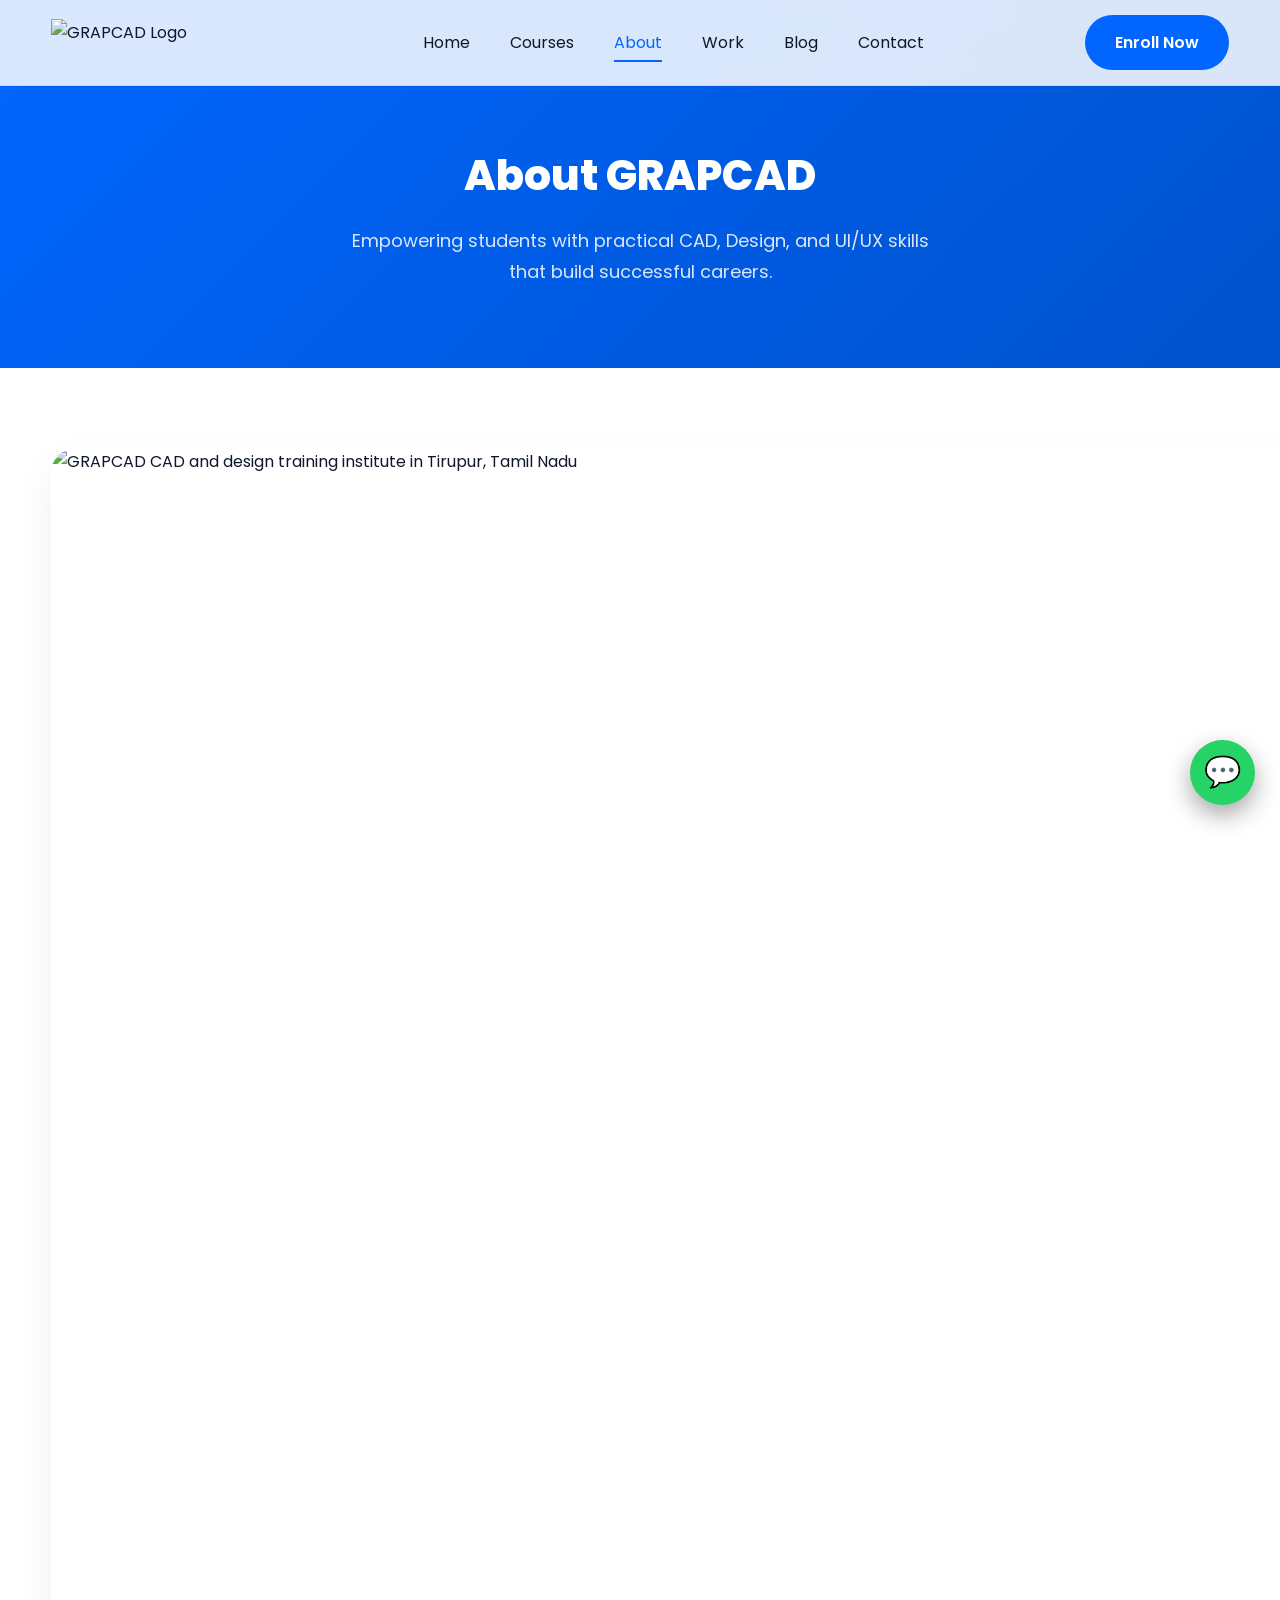
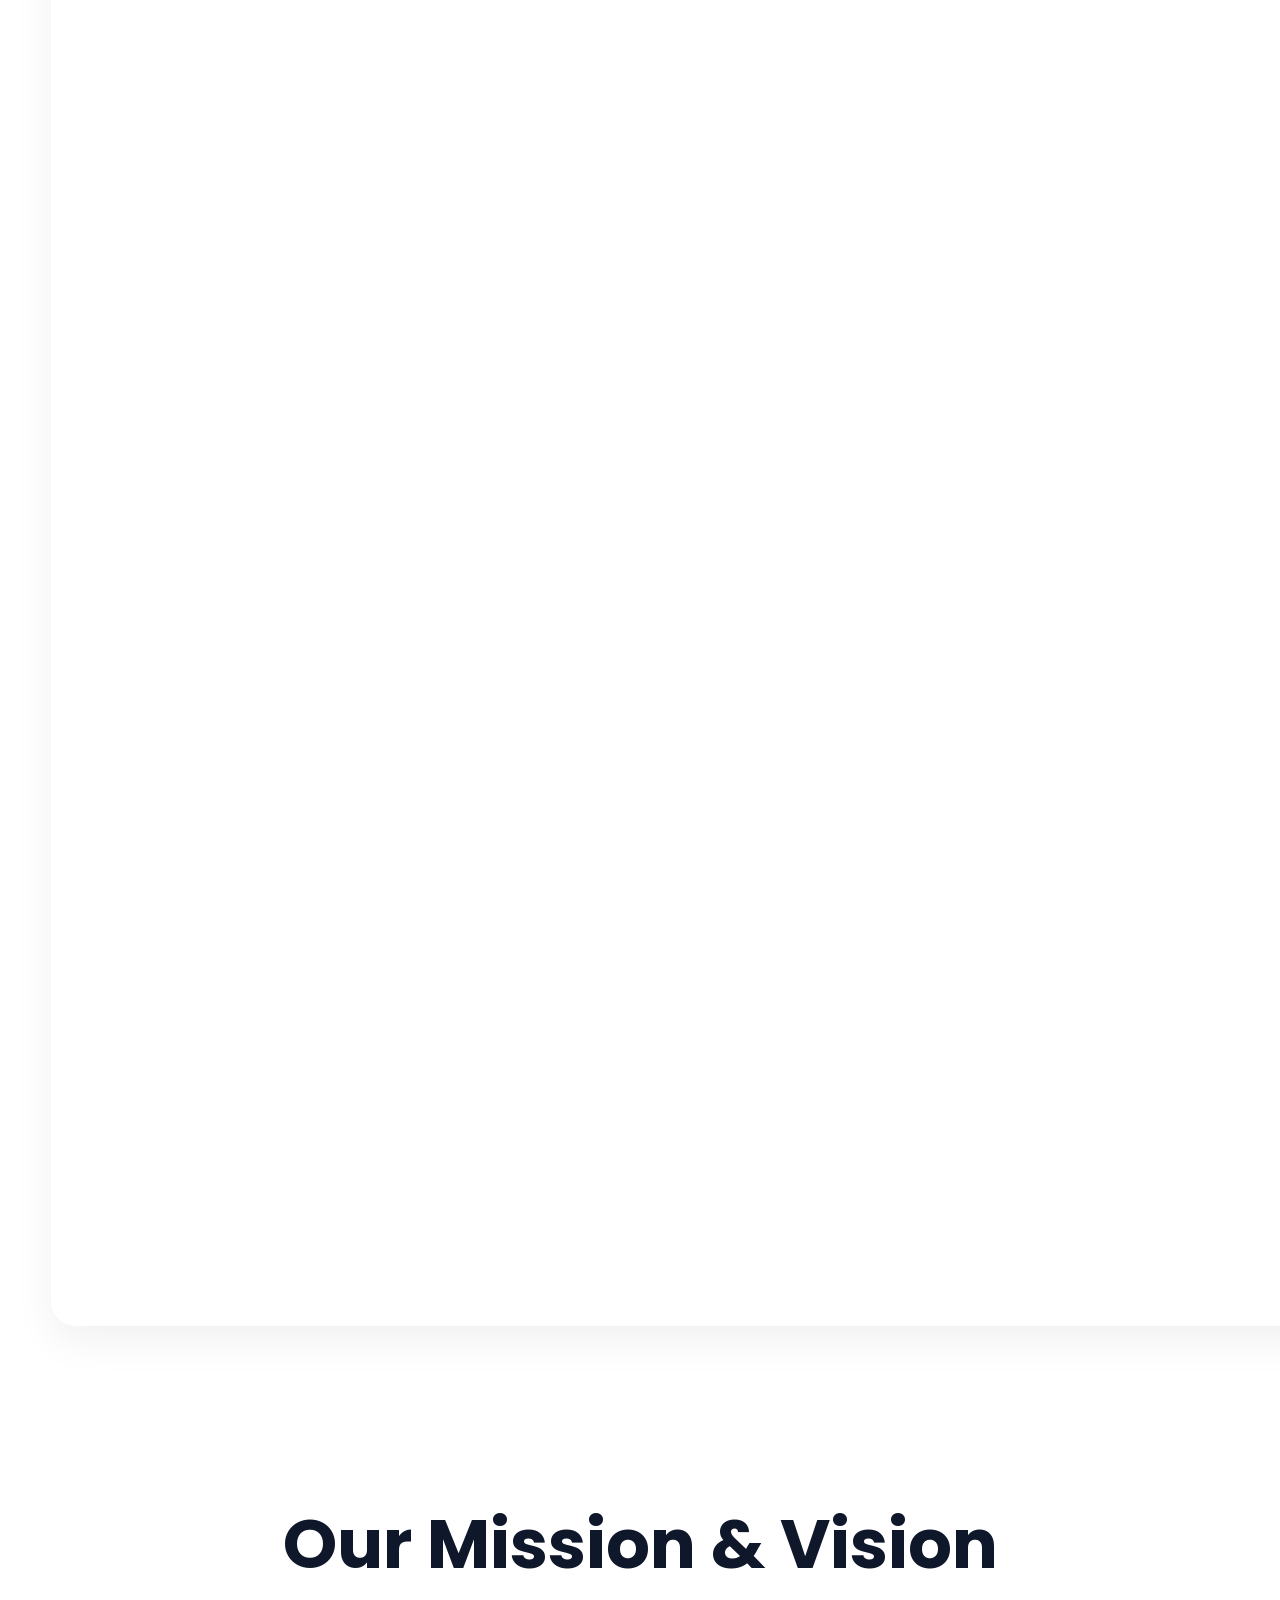
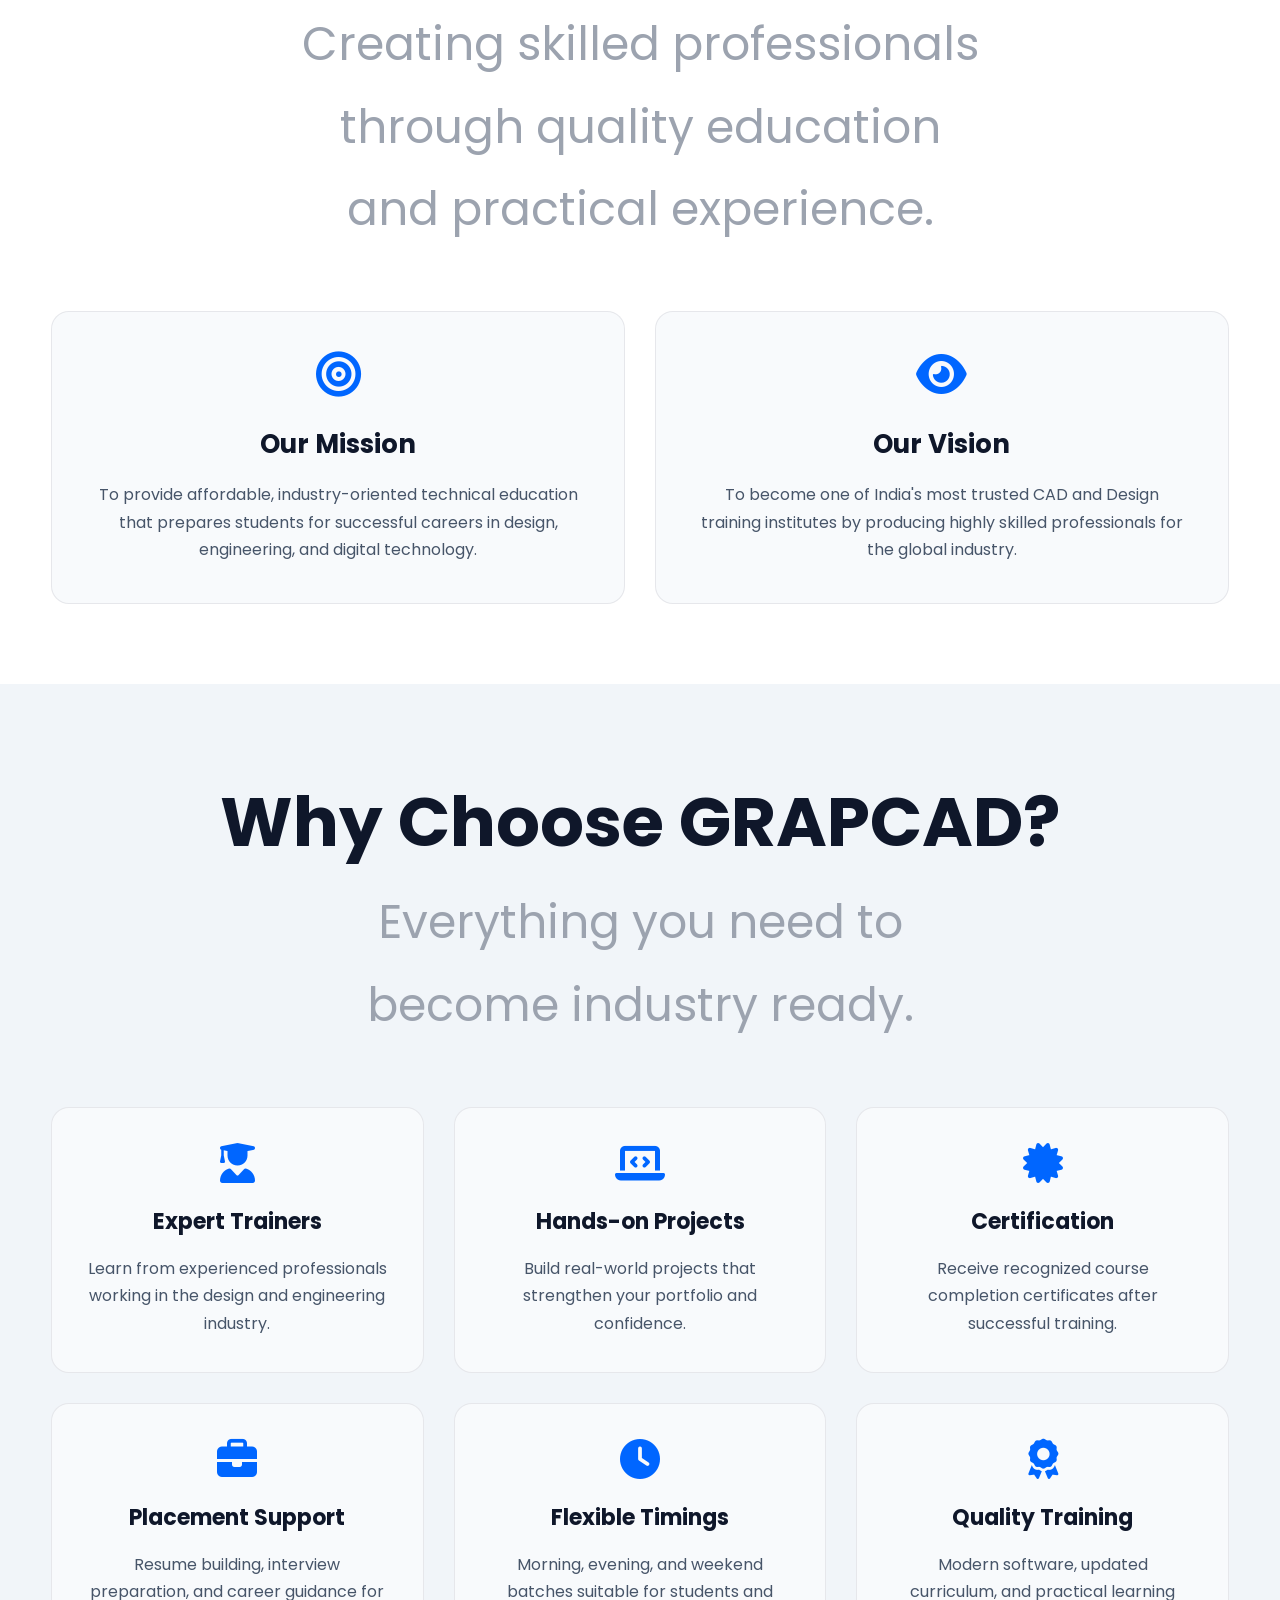
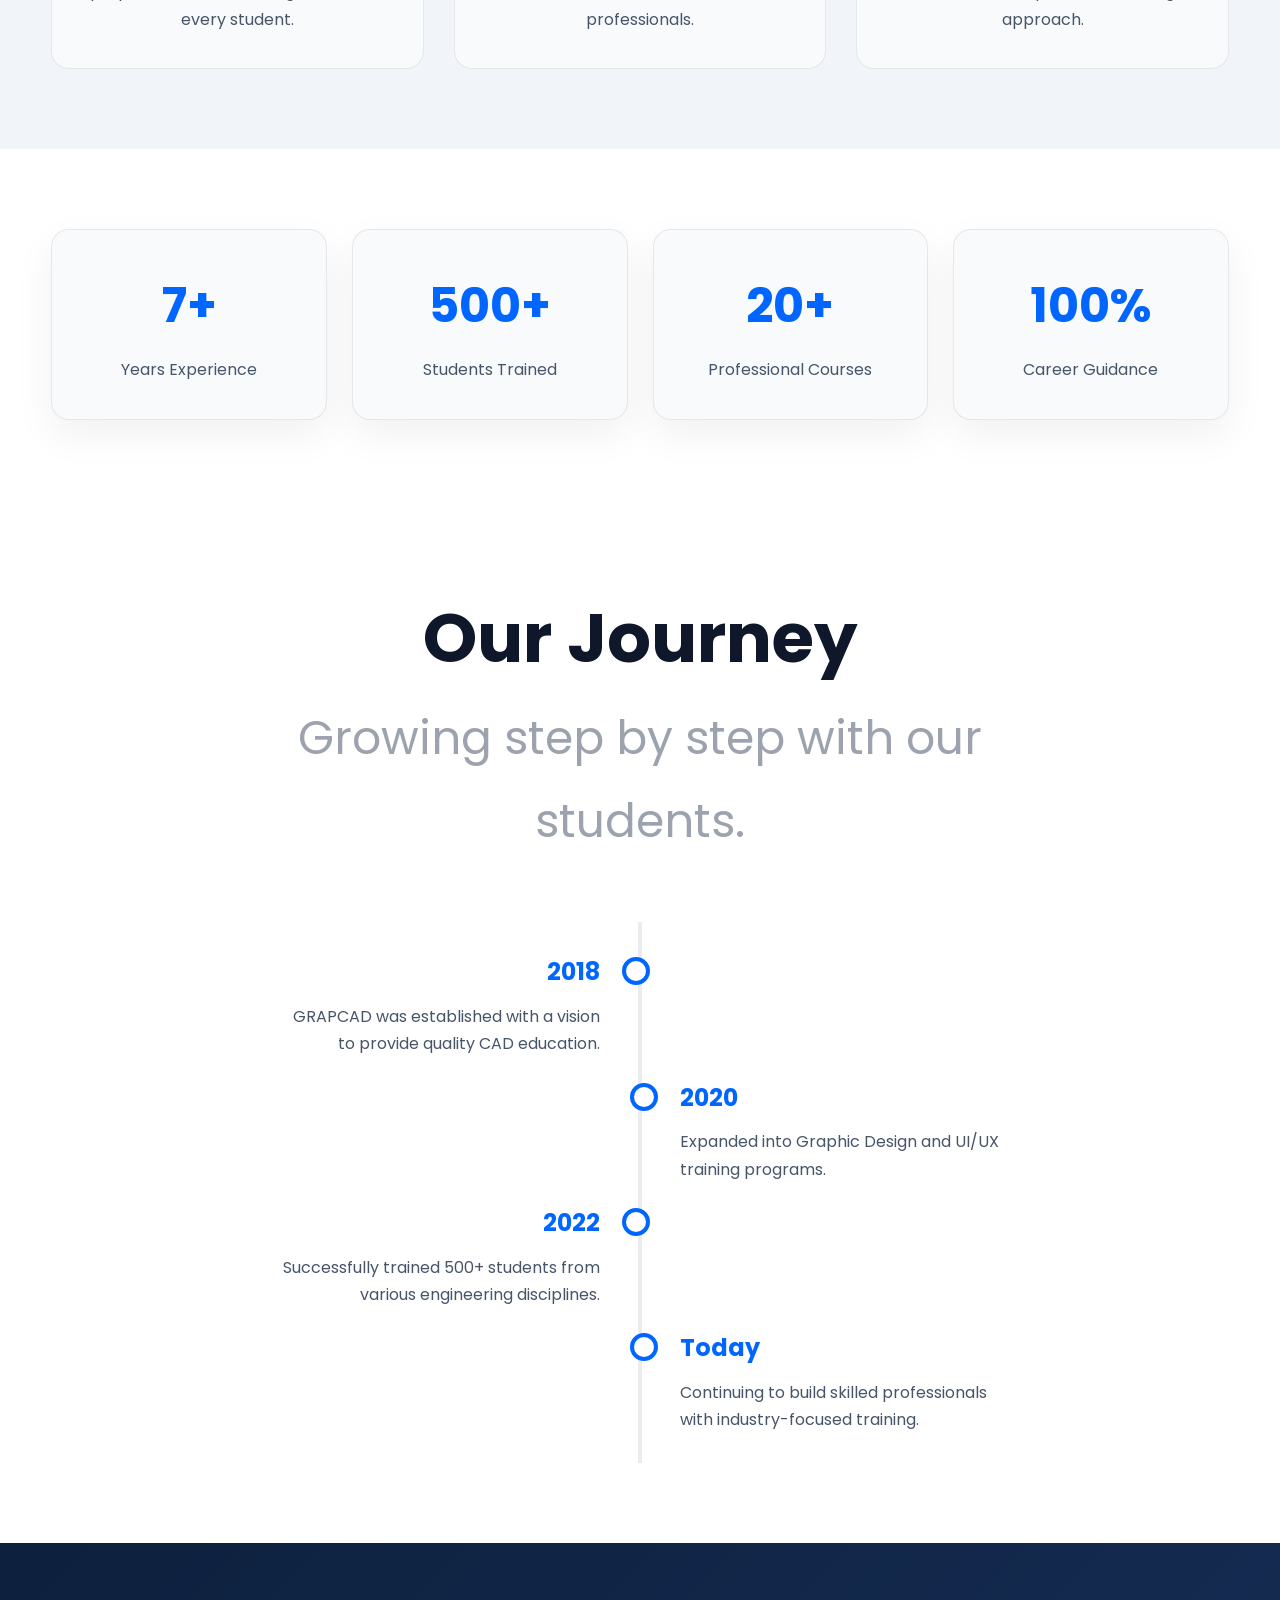
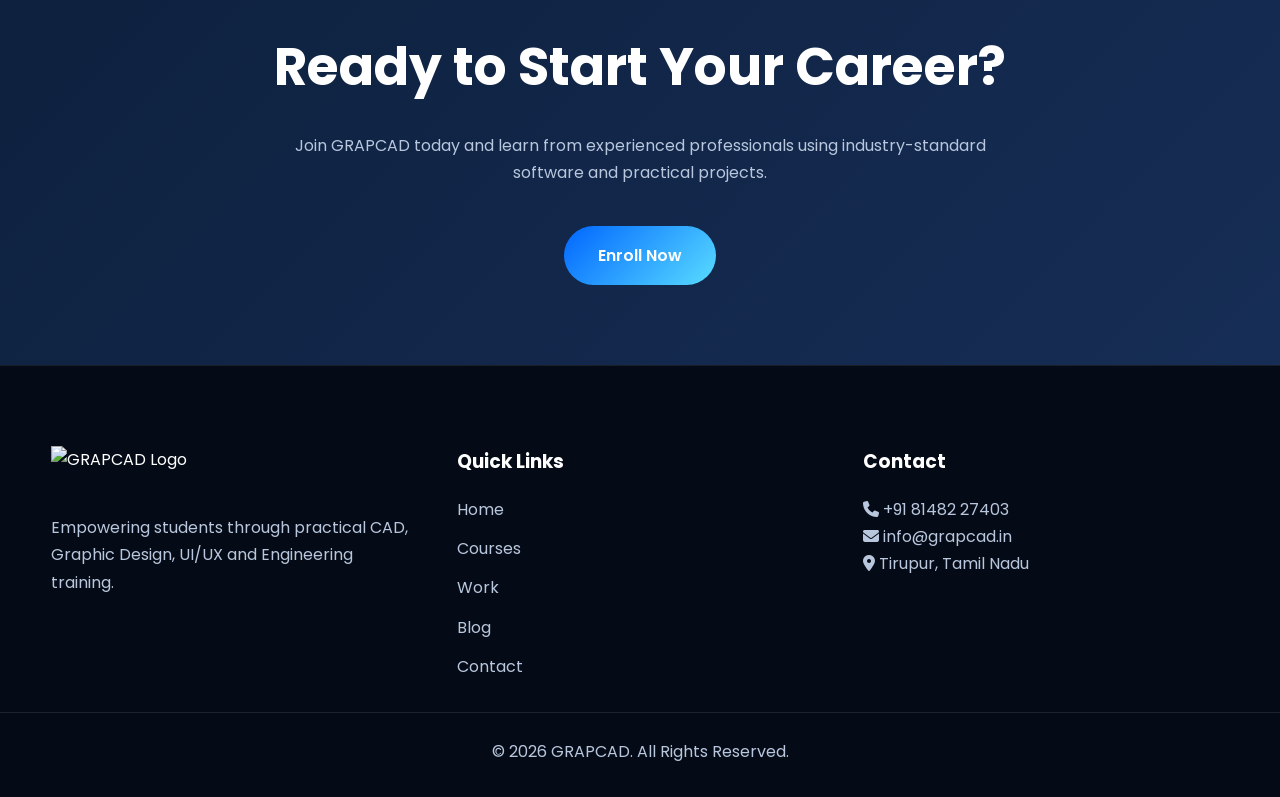
==== about.html @ 7065ba09 "fix this seo" ====
<!DOCTYPE html>
<html lang="en">

<head>

    <meta charset="UTF-8">
    <meta name="viewport" content="width=device-width, initial-scale=1.0">
    <link rel="icon" type="image/png" href="images/favicon.png">

    <title>About GRAPCAD | Leading CAD &amp; Design Training Institute in Tirupur, Tamil Nadu</title>

    <meta name="description"
        content="Discover GRAPCAD's story, mission and expert trainers. A trusted CAD, Graphic Design, UI/UX and Pattern Design training institute serving Tirupur and Tamil Nadu since 2018.">

    <meta name="robots" content="index, follow, max-image-preview:large, max-snippet:-1, max-video-preview:-1">
    <link rel="canonical" href="https://grapcad.in/about.html">

    <!-- Open Graph -->
    <meta property="og:type" content="website">
    <meta property="og:site_name" content="GRAPCAD">
    <meta property="og:locale" content="en_IN">
    <meta property="og:title" content="About GRAPCAD | Leading CAD &amp; Design Training Institute in Tirupur, Tamil Nadu">
    <meta property="og:description" content="Empowering students with practical CAD, Graphic Design, UI/UX and Pattern Design skills that build successful careers in Tirupur, Tamil Nadu.">
    <meta property="og:url" content="https://grapcad.in/about.html">
    <meta property="og:image" content="https://grapcad.in/images/about.jpg">

    <!-- Twitter Card -->
    <meta name="twitter:card" content="summary_large_image">
    <meta name="twitter:title" content="About GRAPCAD | Leading CAD &amp; Design Training Institute in Tirupur, Tamil Nadu">
    <meta name="twitter:description" content="Empowering students with practical CAD, Graphic Design, UI/UX and Pattern Design skills that build successful careers in Tirupur, Tamil Nadu.">
    <meta name="twitter:image" content="https://grapcad.in/images/about.jpg">

    <link rel="preconnect" href="https://fonts.googleapis.com">

    <link rel="preconnect" href="https://fonts.gstatic.com" crossorigin>

    <link href="https://fonts.googleapis.com/css2?family=Poppins:wght@300;400;500;600;700;800&display=swap"
        rel="stylesheet">

    <link rel="stylesheet" href="https://cdnjs.cloudflare.com/ajax/libs/font-awesome/6.5.2/css/all.min.css">

    <link rel="stylesheet" href="css/styles.css">

    <!-- Structured Data: Organization / Local Business -->
    <script type="application/ld+json">
    {
      "@context": "https://schema.org",
      "@type": ["EducationalOrganization", "LocalBusiness"],
      "@id": "https://grapcad.in/#organization",
      "name": "GRAPCAD",
      "alternateName": "GRAPCAD Institute",
      "description": "GRAPCAD is a professional training institute in Tirupur, Tamil Nadu offering industry-ready courses in Graphic Design, Civil CAD, Mechanical CAD, Pattern CAD, UI/UX Design, Web Design, Motion Graphics and Interior Design.",
      "url": "https://grapcad.in/",
      "logo": {
        "@type": "ImageObject",
        "url": "https://grapcad.in/images/logo.png",
        "width": 1024,
        "height": 231
      },
      "image": "https://grapcad.in/images/about.jpg",
      "telephone": "+91-81482-27403",
      "email": "info@grapcad.in",
      "priceRange": "₹₹",
      "address": {
        "@type": "PostalAddress",
        "streetAddress": "Opp. Nilagiri Bakery, Pushpa Theater",
        "addressLocality": "Tirupur",
        "addressRegion": "Tamil Nadu",
        "postalCode": "641607",
        "addressCountry": "IN"
      },
      "geo": { "@type": "GeoCoordinates", "latitude": 11.1105064, "longitude": 77.3386882 },
      "hasMap": "https://www.google.com/maps?cid=17313990450096148705",
      "areaServed": [
        { "@type": "State", "name": "Tamil Nadu" },
        { "@type": "City", "name": "Tirupur" },
        { "@type": "City", "name": "Coimbatore" },
        { "@type": "City", "name": "Erode" }
      ],
      "foundingDate": "2018",
      "openingHoursSpecification": [
        { "@type": "OpeningHoursSpecification", "dayOfWeek": ["Monday","Tuesday","Wednesday","Thursday","Friday","Saturday"], "opens": "10:00", "closes": "20:00" },
        { "@type": "OpeningHoursSpecification", "dayOfWeek": ["Sunday"], "opens": "10:00", "closes": "13:00" }
      ],
      "sameAs": [
        "https://www.instagram.com/grap__cadd/?hl=en",
        "https://www.youtube.com/@grapcadd"
      ]
    }
    </script>

    <!-- Structured Data: Breadcrumbs -->
    <script type="application/ld+json">
    {
      "@context": "https://schema.org",
      "@type": "BreadcrumbList",
      "itemListElement": [
        { "@type": "ListItem", "position": 1, "name": "Home", "item": "https://grapcad.in/" },
        { "@type": "ListItem", "position": 2, "name": "About", "item": "https://grapcad.in/about.html" }
      ]
    }
    </script>

</head>

<body>

    <header class="header">

        <div class="container nav-container">

            <a href="index.html" class="logo">
                <img src="images/logo.png" alt="GRAPCAD Logo" width="150" height="34">
            </a>

            <nav>

                <ul class="nav-links">

                    <li><a href="index.html">Home</a></li>

                    <li><a href="courses.html">Courses</a></li>

                    <li><a href="about.html" class="active">About</a></li>

                    <li><a href="work.html">Work</a></li>

                    <li><a href="blog.html">Blog</a></li>

                    <li><a href="contact.html">Contact</a></li>

                </ul>

            </nav>

            <a href="contact.html" class="nav-btn">
                Enroll Now
            </a>

        </div>

    </header>

    <!-- ABOUT HERO -->

    <section class="page-hero">

        <div class="container">

            <h1>About GRAPCAD</h1>

            <p>

                Empowering students with practical CAD, Design, and UI/UX
                skills that build successful careers.

            </p>

        </div>

    </section>

    <!-- OUR STORY -->

    <section class="about">

        <div class="container about-container">

            <div class="about-image">

                <img src="images/about.jpg" alt="GRAPCAD CAD and design training institute in Tirupur, Tamil Nadu" loading="lazy" width="4000" height="2478">

            </div>

            <div class="about-content">

                <h2>Who We Are</h2>

                <p>

                    GRAPCAD is a leading design and engineering training institute
                    dedicated to helping students become industry-ready professionals.

                </p>

                <p>

                    We focus on practical learning, real-world projects,
                    modern software tools, and career guidance to ensure every
                    student gains confidence before entering the workforce.

                </p>

                <p>

                    Whether you're a beginner or a working professional,
                    our courses are designed to take your skills to the next level.

                </p>

            </div>

        </div>

    </section>
    <!-- =========================
     MISSION & VISION
========================= -->

    <section class="mission-section">

        <div class="container">

            <div class="section-title">
                <h2>Our Mission & Vision</h2>
                <p class="section-subtitle">Creating skilled professionals through quality education and practical
                    experience.</p>
            </div>

            <div class="mission-grid">

                <div class="mission-card">
                    <i class="fas fa-bullseye"></i>

                    <h3>Our Mission</h3>

                    <p>
                        To provide affordable, industry-oriented technical education that prepares
                        students for successful careers in design, engineering, and digital technology.
                    </p>

                </div>

                <div class="mission-card">
                    <i class="fas fa-eye"></i>

                    <h3>Our Vision</h3>

                    <p>
                        To become one of India's most trusted CAD and Design training institutes by
                        producing highly skilled professionals for the global industry.
                    </p>

                </div>

            </div>

        </div>

    </section>

    <!-- =========================
      WHY CHOOSE US
========================= -->

    <section class="why-us">

        <div class="container">

            <div class="section-title">

                <h2>Why Choose GRAPCAD?</h2>

                <p class="section-subtitle">Everything you need to become industry ready.</p>

            </div>

            <div class="features-grid">

                <div class="feature-box">

                    <i class="fas fa-user-graduate"></i>

                    <h3>Expert Trainers</h3>

                    <p>
                        Learn from experienced professionals working in the design and engineering industry.
                    </p>

                </div>

                <div class="feature-box">

                    <i class="fas fa-laptop-code"></i>

                    <h3>Hands-on Projects</h3>

                    <p>
                        Build real-world projects that strengthen your portfolio and confidence.
                    </p>

                </div>

                <div class="feature-box">

                    <i class="fas fa-certificate"></i>

                    <h3>Certification</h3>

                    <p>
                        Receive recognized course completion certificates after successful training.
                    </p>

                </div>

                <div class="feature-box">

                    <i class="fas fa-briefcase"></i>

                    <h3>Placement Support</h3>

                    <p>
                        Resume building, interview preparation, and career guidance for every student.
                    </p>

                </div>

                <div class="feature-box">

                    <i class="fas fa-clock"></i>

                    <h3>Flexible Timings</h3>

                    <p>
                        Morning, evening, and weekend batches suitable for students and professionals.
                    </p>

                </div>

                <div class="feature-box">

                    <i class="fas fa-award"></i>

                    <h3>Quality Training</h3>

                    <p>
                        Modern software, updated curriculum, and practical learning approach.
                    </p>

                </div>

            </div>

        </div>

    </section>

    <!-- =========================
      ACHIEVEMENTS
========================= -->

    <section class="about-stats">

        <div class="container about-stats-grid">

            <div class="about-stat-card">

                <h2>7+</h2>

                <p>Years Experience</p>

            </div>

            <div class="about-stat-card">

                <h2>500+</h2>

                <p>Students Trained</p>

            </div>

            <div class="about-stat-card">

                <h2>20+</h2>

                <p>Professional Courses</p>

            </div>

            <div class="about-stat-card">

                <h2>100%</h2>

                <p>Career Guidance</p>

            </div>

        </div>

    </section>

    <!-- =========================
      OUR JOURNEY
========================= -->

    <section class="timeline">

        <div class="container">

            <div class="section-title">

                <h2>Our Journey</h2>

                <p class="section-subtitle">Growing step by step with our students.</p>

            </div>

            <div class="timeline-container">

                <div class="timeline-item">
                    <h3>2018</h3>
                    <p>GRAPCAD was established with a vision to provide quality CAD education.</p>
                </div>

                <div class="timeline-item">
                    <h3>2020</h3>
                    <p>Expanded into Graphic Design and UI/UX training programs.</p>
                </div>

                <div class="timeline-item">
                    <h3>2022</h3>
                    <p>Successfully trained 500+ students from various engineering disciplines.</p>
                </div>

                <div class="timeline-item">
                    <h3>Today</h3>
                    <p>Continuing to build skilled professionals with industry-focused training.</p>
                </div>

            </div>

        </div>

    </section>

    <!-- =========================
      CALL TO ACTION
========================= -->

    <section class="cta">

        <div class="cta-content">

            <h2>Ready to Start Your Career?</h2>

            <p>
                Join GRAPCAD today and learn from experienced professionals
                using industry-standard software and practical projects.
            </p>

            <a href="contact.html" class="primary-btn">
                Enroll Now
            </a>

        </div>

    </section>

    <!-- =========================
      FOOTER
========================= -->

    <footer id="contact" class="footer">

        <div class="container footer-grid">

            <div class="footer-box">

                <a href="index.html" class="logo" style="margin-bottom: 20px;">
                    <img src="images/logo.png" alt="GRAPCAD Logo" width="150" height="34">
                </a>

                <p>
                    Empowering students through practical CAD, Graphic Design,
                    UI/UX and Engineering training.
                </p>

            </div>

            <div class="footer-box">

                <h3>Quick Links</h3>

                <ul>

                    <li><a href="index.html">Home</a></li>

                    <li><a href="courses.html">Courses</a></li>

                    <li><a href="work.html">Work</a></li>

                    <li><a href="blog.html">Blog</a></li>

                    <li><a href="contact.html">Contact</a></li>

                </ul>

            </div>

            <div class="footer-box">

                <h3>Contact</h3>

                <p><i class="fas fa-phone"></i> +91 81482 27403</p>

                <p><i class="fas fa-envelope"></i> info@grapcad.in</p>

                <p><i class="fas fa-location-dot"></i> Tirupur, Tamil Nadu</p>

            </div>

        </div>

        <div class="copyright">

            <p>© 2026 GRAPCAD. All Rights Reserved.</p>

        </div>

    </footer>

    <!-- Floating WhatsApp -->
<a href="https://wa.me/918148227403" class="whatsapp" target="_blank">
  💬
</a>

<!-- Back To Top with Circular Progress -->
<div id="topBtn" class="progress-wrap">
        <svg class="progress-circle" width="100%" height="100%" viewBox="-1 -1 102 102">
            <path class="bg-circle" d="M50,1 a49,49 0 0,1 0,98 a49,49 0 0,1 0,-98" />
            <path class="progress-path" d="M50,1 a49,49 0 0,1 0,98 a49,49 0 0,1 0,-98" />
        </svg>
    </div>

    <script src="js/script.js"></script>

</body>

</html>
---- css/styles.css ----
/*=========================================
        GRAPCAD 2.0
        STYLE SHEET
=========================================*/

* {
  margin: 0;
  padding: 0;
  box-sizing: border-box;
}

:root {

  --primary: #0066ff;
  --primary-dark: #0052cc;

  --secondary: #FFFFFF;

  --card: #F8FAFC;

  --card-light: #F1F5F9;

  --text: #0F172A;

  --paragraph: #475569;

  --border: rgba(15, 23, 42, .08);

  --shadow: 0 15px 40px rgba(15, 23, 42, .06);

  --radius: 18px;

  --transition: .35s ease;

}

html {

  scroll-behavior: smooth;

  scrollbar-color: var(--primary) var(--card-light);

  scrollbar-width: thin;

}

/* Custom Scrollbar for Webkit Browsers */
::-webkit-scrollbar {
  width: 10px;
}

::-webkit-scrollbar-track {
  background: var(--card-light);
}

::-webkit-scrollbar-thumb {
  background: var(--primary);
  border-radius: 5px;
}

::-webkit-scrollbar-thumb:hover {
  background: var(--primary-dark);
}

body {

  font-family: 'Poppins', sans-serif;

  background: var(--secondary);

  color: var(--text);

  overflow-x: hidden;

  line-height: 1.7;

}

img {

  width: 100%;

  display: block;

}

a {

  text-decoration: none;

  color: inherit;

}

ul {

  list-style: none;

}

.container {

  width: min(1200px, 92%);

  margin: auto;

}

section {

  padding: 80px 0;

}

.section-heading {

  text-align: center;

  margin-bottom: 60px;

}

.section-heading span {

  color: var(--primary);

  letter-spacing: 3px;

  font-size: 14px;

  font-weight: 600;

}

.section-heading h2 {

  font-size: 48px;

  margin: 15px 0;

  font-weight: 700;

}

.section-heading p {

  max-width: 700px;

  margin: auto;

  color: var(--paragraph);

}

/*==============================
      BUTTONS
==============================*/

.primary-btn {

  display: inline-block;

  padding: 16px 34px;

  background: linear-gradient(135deg, var(--primary), #59dcff);

  color: #ffffff;

  border-radius: 40px;

  font-weight: 600;

  transition: var(--transition);

}

.primary-btn:hover {

  transform: translateY(-6px);

  box-shadow: 0 15px 35px rgba(41, 201, 255, .35);

}

.secondary-btn {

  display: inline-block;

  padding: 16px 34px;

  border: 2px solid var(--primary);

  border-radius: 40px;

  color: white;

  transition: var(--transition);

}

.secondary-btn:hover {

  background: var(--primary);

  color: #08111F;

}

/*==============================
    HEADER
==============================*/

.header {

  position: fixed;

  width: 100%;

  top: 0;

  left: 0;

  z-index: 1000;

  backdrop-filter: blur(14px);

  background: rgba(255, 255, 255, .85);

  border-bottom: 1px solid rgba(15, 23, 42, .08);

}

.nav-container {

  display: flex;

  align-items: center;

  justify-content: space-between;

  height: 85px;

}

.logo {
  display: inline-flex;
  align-items: center;
}

.logo img {
  height: 48px;
  width: auto;
  display: block;
  transition: transform .3s ease;
}

.logo:hover img {
  transform: scale(1.05);
}

.nav-links {

  display: flex;

  gap: 40px;

}

.nav-links a {

  position: relative;

  transition: var(--transition);

}

.nav-links a:hover {

  color: var(--primary);

}

.nav-links a::after {

  content: "";

  position: absolute;

  width: 0;

  height: 2px;

  left: 0;

  bottom: -8px;

  background: var(--primary);

  transition: var(--transition);

}

.nav-links a:hover::after {

  width: 100%;

}

.nav-btn {

  background: var(--primary);

  color: #ffffff;

  padding: 14px 30px;

  border-radius: 30px;

  font-weight: 600;

  transition: var(--transition);

}

.nav-btn:hover {

  transform: translateY(-4px);

}

/*==============================
      HERO
==============================*/

.hero {

  min-height: 100vh;

  display: flex;

  align-items: center;

  position: relative;

  background:
    linear-gradient(rgba(8, 17, 31, .72),
      rgba(8, 17, 31, .88)),
    url("../images/hero.jpg");

  background-size: cover;

  background-position: center;

  color: #FFFFFF;

}

/*==============================
      PAGE HERO
==============================*/

.page-hero {
  background: linear-gradient(135deg, var(--primary), var(--primary-dark));
  padding: 140px 0 80px;
  text-align: center;
  color: #FFFFFF;
}

.page-hero h1 {
  font-size: 42px;
  font-weight: 800;
  margin-bottom: 15px;
  color: #FFFFFF;
}

.page-hero p {
  font-size: 18px;
  color: rgba(255, 255, 255, 0.85);
  max-width: 600px;
  margin: 0 auto;
}

.hero-container {

  display: flex;

  align-items: center;

}

.hero-content {

  max-width: 700px;

}

.hero-subtitle {

  color: var(--primary);

  letter-spacing: 3px;

  margin-bottom: 18px;

  font-weight: 600;

}

.hero h1 {

  font-size: 78px;

  line-height: 1.1;

  margin-bottom: 25px;

  font-weight: 800;

}

.hero h1 span {

  color: var(--primary);

}

.hero-description {

  color: #B8C7DD;

  font-size: 20px;

  max-width: 650px;

}

.hero-buttons {

  margin-top: 40px;

  display: flex;

  gap: 20px;

  flex-wrap: wrap;

}

.hero-rating {

  margin-top: 45px;

  font-size: 18px;

  color: #FFD34D;

}

.hero-rating span {

  color: white;

  margin-left: 15px;

}

/*=========================================
        STATISTICS
=========================================*/

.stats {

  margin-top: -70px;

  position: relative;

  z-index: 5;

}

.stats-grid {

  display: grid;

  grid-template-columns: repeat(4, 1fr);

  gap: 25px;

}

.stat-card {

  background: var(--card);

  border: 1px solid var(--border);

  border-radius: var(--radius);

  padding: 35px;

  text-align: center;

  transition: var(--transition);

  box-shadow: var(--shadow);

}

.stat-card:hover {

  transform: translateY(-10px);

  border-color: var(--primary);

}

.stat-card h2 {

  color: var(--primary);

  font-size: 48px;

  margin-bottom: 10px;

}

.stat-card h4 {

  font-size: 22px;

  margin-bottom: 8px;

}

.stat-card p {

  color: var(--paragraph);

}


/*=========================================
      COURSES
=========================================*/

.courses {

  background: var(--card-light);

}

.course-grid {

  display: grid;

  grid-template-columns: repeat(auto-fit, minmax(320px, 1fr));

  gap: 35px;

}

.course-card {

  background: linear-gradient(180deg,
      var(--card),
      var(--card-light));

  border-radius: 20px;

  padding: 35px;

  border: 1px solid var(--border);

  transition: var(--transition);

  overflow: hidden;

  position: relative;

  display: flex;

  flex-direction: column;

  height: 100%;

}

.course-card::before {

  content: "";

  position: absolute;

  top: 0;

  left: 0;

  width: 100%;

  height: 5px;

  background: linear-gradient(90deg,
      var(--primary),
      #2343fad3);

  transform: scaleX(0);

  transition: var(--transition);

}

.course-card:hover::before {

  transform: scaleX(1);

}

.course-card:hover {

  transform: translateY(-12px);

  border-color: var(--primary);

  box-shadow: 0 25px 45px rgba(0, 0, 0, .45);

}

.course-icon {

  width: 80px;

  height: 80px;

  border-radius: 50%;

  display: flex;

  justify-content: center;

  align-items: center;

  background: rgba(41, 201, 255, .12);

  color: var(--primary);

  font-size: 38px;

  margin-bottom: 25px;

}

.course-card h3 {

  font-size: 28px;

  margin-bottom: 18px;

}

.course-card p {

  color: var(--paragraph);

  margin-bottom: 30px;

  flex-grow: 1;

}

.course-details {

  margin-bottom: 25px;

  display: flex;

  flex-direction: column;

  gap: 8px;

}

.course-details li {

  color: var(--paragraph);

  font-size: 15px;

}

.course-details li strong {

  color: rgb(0, 0, 0);

}

.course-card .primary-btn {

  align-self: flex-start;

}

.course-footer {

  display: flex;

  justify-content: space-between;

  align-items: center;

}

.course-footer span {

  color: var(--primary);

  font-weight: 600;

}

.course-footer a {

  color: rgb(0, 0, 0);

  transition: var(--transition);

}

.course-footer a:hover {

  color: var(--primary);

}


/*=========================================
      ABOUT
=========================================*/

.about {

  background: var(--secondary);

}

.about-container {

  display: grid;

  grid-template-columns: 1fr 1fr;

  gap: 70px;

  align-items: center;

}

.about-image img {

  border-radius: 25px;

  box-shadow: var(--shadow);

}

.section-tag {

  color: var(--primary);

  letter-spacing: 2px;

  font-weight: 600;

}

.about-content h2 {

  font-size: 48px;

  margin: 18px 0 25px;

}

.about-content p {

  color: var(--paragraph);

  margin-bottom: 35px;

}

.about-features {

  display: grid;

  grid-template-columns: repeat(2, 1fr);

  gap: 18px;

  margin-bottom: 40px;

}

.feature {

  background: var(--card);

  padding: 16px;

  border-radius: 12px;

  border: 1px solid var(--border);

  transition: var(--transition);

}

.feature:hover {

  border-color: var(--primary);

  transform: translateX(8px);

}


/*=========================================
      WHY CHOOSE US
=========================================*/

.why {

  background: var(--card-light);

}

.why-grid {

  display: grid;

  grid-template-columns: repeat(auto-fit, minmax(300px, 1fr));

  gap: 30px;

}

.why-card {

  background: var(--card);

  border-radius: 20px;

  padding: 35px;

  border: 1px solid var(--border);

  transition: var(--transition);

}

.why-card:hover {

  transform: translateY(-10px);

  border-color: var(--primary);

}

.why-card h3 {

  margin-bottom: 18px;

  font-size: 24px;

}

.why-card p {

  color: var(--paragraph);

}

/*=========================================
            STUDENT GALLERY
=========================================*/

.gallery {

  background: var(--secondary);

}

.gallery-grid {

  display: grid;

  grid-template-columns: repeat(auto-fit, minmax(300px, 1fr));

  gap: 25px;

}

.gallery-grid img {

  height: 260px;

  object-fit: cover;

  border-radius: 20px;

  transition: var(--transition);

  cursor: pointer;

  border: 1px solid var(--border);

}

.gallery-grid img:hover {

  transform: scale(1.05);

  box-shadow: var(--shadow);

}

.center-btn {

  text-align: center;

  margin-top: 50px;

}


/*=========================================
          TESTIMONIALS
=========================================*/

.testimonials {

  background: var(--card-light);

}

.testimonial-grid {

  display: grid;

  grid-template-columns: repeat(auto-fit, minmax(320px, 1fr));

  gap: 30px;

}

.testimonial-card {

  background: var(--card);

  padding: 35px;

  border-radius: 20px;

  border: 1px solid var(--border);

  transition: var(--transition);

}

.testimonial-card:hover {

  transform: translateY(-10px);

  border-color: var(--primary);

}

.testimonial-card p {

  color: var(--paragraph);

  margin-bottom: 25px;

  font-style: italic;

}

.testimonial-card h4 {

  color: #FFD54F;

  margin-bottom: 10px;

}

.testimonial-card h3 {

  font-size: 20px;

}

/* ---- Google Reviews ---- */

.google-reviews-summary {

  display: flex;

  align-items: center;

  justify-content: center;

  gap: 10px;

  flex-wrap: wrap;

  margin-top: 12px;

}

.g-rating-score {

  font-weight: 700;

  font-size: 1.4rem;

  color: var(--text);

}

.g-rating-stars {

  color: #FBBC04;

  letter-spacing: 2px;

}

.g-rating-count {

  color: var(--paragraph);

  font-size: .95rem;

}

.google-review-head {

  display: flex;

  align-items: center;

  gap: 12px;

  margin-bottom: 12px;

}

.google-review-head img {

  border-radius: 50%;

}

.google-review-time {

  display: block;

  font-size: .85rem;

  color: var(--paragraph);

}


/*=========================================
              FAQ
=========================================*/

.faq {

  background: var(--secondary);

}

.faq-container {

  max-width: 900px;

  margin: auto;

}

.faq-item {

  background: var(--card);

  margin-bottom: 20px;

  border-radius: 15px;

  overflow: hidden;

  border: 1px solid var(--border);

}

.faq-question {

  width: 100%;

  background: none;

  color: rgb(0, 0, 0);

  border: none;

  cursor: pointer;

  padding: 22px 30px;

  font-size: 18px;

  font-weight: 600;

  text-align: left;

}

.faq-answer {

  max-height: 0;

  overflow: hidden;

  transition: max-height .4s ease;

}

.faq-answer p {

  color: var(--paragraph);

  padding: 0 30px 25px;

}

.faq-item.active .faq-answer {

  max-height: 250px;

}


/*=========================================
          CALL TO ACTION
=========================================*/

.cta {

  text-align: center;

  background: linear-gradient(135deg,
      #0d203d,
      #162d55);

  color: #FFFFFF;

}

.cta h2 {

  font-size: 52px;

  margin-bottom: 20px;

}

.cta p {

  max-width: 700px;

  margin: auto;

  color: #B8C7DD;

  margin-bottom: 40px;

}


/*=========================================
          CONTACT
=========================================*/

.contact {

  background: var(--secondary);

}

.contact-container {

  display: grid;

  grid-template-columns: 1fr 1fr;

  gap: 60px;

}

.contact-form {

  background: var(--card);

  padding: 40px;

  border-radius: 20px;

  border: 1px solid var(--border);

}

.contact-form h2 {

  margin-bottom: 25px;

}

.contact-form form {

  display: flex;

  flex-direction: column;

  gap: 18px;

}

.contact-form input,
.contact-form select,
.contact-form textarea {

  width: 100%;

  padding: 16px;

  background: var(--secondary);

  color: var(--text);

  border: 1px solid var(--border);

  border-radius: 10px;

  outline: none;

  font-size: 16px;

}

.contact-form input:focus,
.contact-form select:focus,
.contact-form textarea:focus {

  border-color: var(--primary);

}

.contact-form textarea {

  resize: none;

}

.contact-info {

  background: var(--card);

  padding: 40px;

  border-radius: 20px;

  border: 1px solid var(--border);

}

.contact-info h2 {

  margin-bottom: 30px;

}

.contact-info p {

  margin-bottom: 18px;

  color: var(--paragraph);

  font-size: 17px;

}

.contact-info iframe {

  width: 100%;

  height: 300px;

  border: none;

  border-radius: 18px;

  margin-top: 25px;

}


/*=========================================
          FOOTER
=========================================*/

.footer {

  background: #050b16;

  padding: 80px 0 30px;

  color: #FFFFFF;

}

.footer-grid {

  display: grid;

  grid-template-columns: repeat(auto-fit, minmax(220px, 1fr));

  gap: 40px;

}

.footer h2 {

  margin-bottom: 20px;

}

.footer h2 span {

  color: var(--primary);

}

.footer h3 {

  margin-bottom: 18px;

}

.footer ul li {

  margin-bottom: 12px;

}

.footer ul li a {

  color: #B8C7DD;

  transition: .3s;

}

.footer ul li a:hover {

  color: var(--primary);

}

.footer p {

  color: #B8C7DD;

}

.copyright {
  width: 100%;
  text-align: center;
  margin-top: 20px;
  padding-top: 25px;
  border-top: 1px solid rgba(255, 255, 255, .1);
  color: #ccc;
  line-height: 1.8;
}

/*=========================================
        LOADER
=========================================*/

#loader {

  position: fixed;

  inset: 0;

  background: var(--secondary);

  color: var(--text);

  display: flex;

  flex-direction: column;

  justify-content: center;

  align-items: center;

  z-index: 99999;

  transition: .6s;

}

.loader-circle {

  width: 80px;

  height: 80px;

  border-radius: 50%;

  border: 6px solid var(--border);

  border-top: 6px solid var(--primary);

  animation: spin 1s linear infinite;

}

#loader h2 {

  margin-top: 25px;

  letter-spacing: 4px;

}

@keyframes spin {

  from {

    transform: rotate(0deg);

  }

  to {

    transform: rotate(360deg);

  }

}


/*=========================================
   WHATSAPP BUTTON
=========================================*/

.whatsapp {

  position: fixed;

  right: 25px;

  bottom: 95px;

  width: 65px;

  height: 65px;

  background: #25D366;

  color: white;

  border-radius: 50%;

  display: flex;

  align-items: center;

  justify-content: center;

  font-size: 30px;

  box-shadow: 0 10px 25px rgba(0, 0, 0, .35);

  transition: .35s;

  z-index: 999;

}

.whatsapp:hover {

  transform: scale(1.12);

}


/*=========================================
     BACK TO TOP
=========================================*/

/*=========================================
     CIRCULAR BACK TO TOP PROGRESS
=========================================*/
.progress-wrap {
  position: fixed;
  right: 25px;
  bottom: 20px;
  height: 50px;
  width: 50px;
  cursor: pointer;
  display: block;
  border-radius: 50%;
  box-shadow: 0 8px 25px rgba(15, 23, 42, 0.12);
  z-index: 10000;
  opacity: 0;
  visibility: hidden;
  transform: translateY(15px);
  transition: all 300ms ease;
  background-color: var(--secondary);
  border: none;
  padding: 0;
  outline: none;
}

.progress-wrap.active-progress {
  opacity: 1;
  visibility: visible;
  transform: translateY(0);
}

.progress-wrap::after {
  position: absolute;
  font-family: 'Font Awesome 6 Free';
  font-weight: 900;
  content: '\f062';
  text-align: center;
  line-height: 50px;
  font-size: 18px;
  color: var(--primary);
  left: 0;
  top: 0;
  height: 50px;
  width: 50px;
  cursor: pointer;
  display: block;
  z-index: 1;
  transition: all 200ms ease;
}

.progress-wrap:hover::after {
  transform: scale(1.15);
}

.progress-wrap svg.progress-circle path {
  fill: none;
  stroke: var(--primary);
  stroke-width: 4;
  box-sizing: border-box;
  stroke-dasharray: 307.876;
  stroke-dashoffset: 307.876;
  transition: stroke-dashoffset 10ms linear;
}

.progress-wrap svg.progress-circle {
  position: absolute;
  left: 0;
  top: 0;
  height: 50px;
  width: 50px;
  z-index: 10;
}

.progress-wrap svg.progress-circle path.bg-circle {
  stroke: rgba(15, 23, 42, 0.08);
  stroke-dasharray: none;
  stroke-dashoffset: none;
}


/*=========================================
    SCROLL ANIMATION
=========================================*/

.reveal {

  opacity: 0;

  transform: translateY(70px);

  transition: all .8s ease;

}

.reveal.active {

  opacity: 1;

  transform: translateY(0);

}


/*=========================================
    CUSTOM SCROLLBAR
=========================================*/

::-webkit-scrollbar {

  width: 10px;

}

::-webkit-scrollbar-track {

  background: #08111F;

}

::-webkit-scrollbar-thumb {

  background: var(--primary);

  border-radius: 20px;

}

::-webkit-scrollbar-thumb:hover {

  background: var(--primary-dark);

}


/*=========================================
    IMAGE HOVER EFFECT
=========================================*/

img {

  transition: .4s;

}

img:hover {

  transform: scale(1.02);

}

/*=========================================
      MISSION & VISION
=========================================*/
.mission-section {
  background: var(--secondary);
}

.mission-grid {
  display: grid;
  grid-template-columns: repeat(auto-fit, minmax(350px, 1fr));
  gap: 30px;
}

.mission-card {
  background: var(--card);
  padding: 40px;
  border-radius: var(--radius);
  border: 1px solid var(--border);
  transition: var(--transition);
  text-align: center;
}

.mission-card:hover {
  transform: translateY(-10px);
  border-color: var(--primary);
}

.mission-card i {
  font-size: 45px;
  color: var(--primary);
  margin-bottom: 25px;
}

.mission-card h3 {
  font-size: 26px;
  margin-bottom: 15px;
}

.mission-card p {
  color: var(--paragraph);
}

/*=========================================
      WHY US (ABOUT PAGE)
=========================================*/
.why-us {
  background: var(--card-light);
}

.features-grid {
  display: grid;
  grid-template-columns: repeat(auto-fit, minmax(320px, 1fr));
  gap: 30px;
}

.feature-box {
  background: var(--card);
  border-radius: var(--radius);
  padding: 35px;
  border: 1px solid var(--border);
  transition: var(--transition);
  text-align: center;
}

.feature-box:hover {
  transform: translateY(-10px);
  border-color: var(--primary);
}

.feature-box i {
  font-size: 40px;
  color: var(--primary);
  margin-bottom: 20px;
}

.feature-box h3 {
  font-size: 22px;
  margin-bottom: 15px;
}

.feature-box p {
  color: var(--paragraph);
}

/*=========================================
      ABOUT STATS
=========================================*/
.about-stats {
  background: var(--secondary);
}

.about-stats-grid {
  display: grid;
  grid-template-columns: repeat(4, 1fr);
  gap: 25px;
}

.about-stat-card {
  background: var(--card);
  border: 1px solid var(--border);
  border-radius: var(--radius);
  padding: 35px;
  text-align: center;
  transition: var(--transition);
  box-shadow: var(--shadow);
}

.about-stat-card:hover {
  transform: translateY(-10px);
  border-color: var(--primary);
}

.about-stat-card h2 {
  color: var(--primary);
  font-size: 48px;
  margin-bottom: 10px;
}

.about-stat-card p {
  color: var(--paragraph);
}

/*=========================================
      TEAM SECTION
=========================================*/
.team-section {
  background: var(--card-light);
}

.team-grid {
  display: grid;
  grid-template-columns: repeat(auto-fit, minmax(280px, 1fr));
  gap: 30px;
}

.team-card {
  background: var(--card);
  border-radius: var(--radius);
  border: 1px solid var(--border);
  padding: 30px;
  text-align: center;
  transition: var(--transition);
}

.team-card:hover {
  transform: translateY(-10px);
  border-color: var(--primary);
}

.team-card img {
  width: 140px;
  height: 140px;
  border-radius: 50%;
  object-fit: cover;
  margin: 0 auto 20px;
  border: 3px solid rgba(255, 255, 255, 0.1);
}

.team-card h3 {
  font-size: 22px;
  margin-bottom: 8px;
}

.team-card span {
  color: var(--primary);
  font-size: 15px;
  font-weight: 500;
}

/*=========================================
      TIMELINE SECTION
=========================================*/
.timeline {
  background: var(--secondary);
}

.timeline-container {
  position: relative;
  max-width: 800px;
  margin: 0 auto;
  padding: 20px 0;
}

.timeline-container::after {
  content: '';
  position: absolute;
  width: 4px;
  background: var(--border);
  top: 0;
  bottom: 0;
  left: 50%;
  margin-left: -2px;
}

.timeline-item {
  padding: 10px 40px;
  position: relative;
  background-color: inherit;
  width: 50%;
}

.timeline-item::after {
  content: '';
  position: absolute;
  width: 20px;
  height: 20px;
  right: -10px;
  background-color: var(--secondary);
  border: 4px solid var(--primary);
  top: 15px;
  border-radius: 50%;
  z-index: 1;
}

.timeline-item:nth-child(odd) {
  left: 0;
  text-align: right;
}

.timeline-item:nth-child(even) {
  left: 50%;
}

.timeline-item:nth-child(even)::after {
  left: -10px;
}

.timeline-item h3 {
  font-size: 24px;
  color: var(--primary);
  margin-bottom: 10px;
}

.timeline-item p {
  color: var(--paragraph);
}

@media (max-width: 768px) {
  .timeline-container::after {
    left: 31px;
  }

  .timeline-item {
    width: 100%;
    padding-left: 70px;
    padding-right: 25px;
    text-align: left !important;
  }

  .timeline-item:nth-child(even) {
    left: 0;
  }

  .timeline-item::after {
    left: 21px !important;
  }
}


/*=========================================
    RESPONSIVE
=========================================*/

@media(max-width:1100px) {

  .hero h1 {

    font-size: 62px;

  }

  .stats-grid {

    grid-template-columns: repeat(2, 1fr);

  }

  .about-container {

    grid-template-columns: 1fr;

  }

  .about-stats-grid {

    grid-template-columns: repeat(2, 1fr);

  }

  .contact-container {

    grid-template-columns: 1fr;

  }

}

@media(max-width:768px) {

  .nav-links {

    display: none;

  }

  .nav-btn {

    display: none;

  }

  .hero {

    text-align: center;

  }

  .hero-buttons {

    justify-content: center;

  }

  .hero h1 {

    font-size: 48px;

  }

  .section-heading h2 {

    font-size: 36px;

  }

  .stats-grid {

    grid-template-columns: 1fr;

  }

  .about-stats-grid {

    grid-template-columns: 1fr;

  }

  .course-grid {

    grid-template-columns: 1fr;

  }

  .why-grid {

    grid-template-columns: 1fr;

  }

  .features-grid {

    grid-template-columns: 1fr;

  }

  .gallery-grid {

    grid-template-columns: 1fr;

  }

  .testimonial-grid {

    grid-template-columns: 1fr;

  }

  .about-features {

    grid-template-columns: 1fr;

  }

  .mission-grid {

    grid-template-columns: 1fr;

  }

  .team-grid {

    grid-template-columns: 1fr;

  }

  .footer-grid {

    grid-template-columns: 1fr;

    text-align: center;

  }

  .contact-form,

  .contact-info {

    padding: 30px;

  }

}

@media(max-width:480px) {

  .hero h1 {

    font-size: 38px;

  }

  .hero-description {

    font-size: 17px;

  }

  .primary-btn,

  .secondary-btn {

    width: 100%;

    text-align: center;

  }

  .section-heading h2 {

    font-size: 30px;

  }

  .logo img {

    height: 38px;

  }

  .whatsapp {

    width: 55px;

    height: 55px;

    font-size: 24px;

  }



}










.btn:hover,
.hero-btn:hover {
  box-shadow: 0 10px 30px rgba(41, 201, 255, .45);
}

.course-card,
.stat-box,
.work-card,
.testimonial-card {
  transition: .35s;
}

.course-card:hover,
.stat-box:hover,
.work-card:hover,
.testimonial-card:hover {
  transform: translateY(-10px);
}

.section-title {
  font-size: 46px;
  margin-bottom: 20px;
  text-align: center;
}

.section-subtitle {
  color: #9ca3af;
  max-width: 700px;
  margin: auto;
  margin-bottom: 60px;
  line-height: 1.8;
}

.about img,
.work-card img {
  transition: .5s;
}

.about img:hover,
.work-card img:hover {
  transform: scale(1.05);
}

.course-card,
.work-card,
.testimonial-card {
  border: 1px solid rgba(255, 255, 255, .05);
}

::-webkit-scrollbar {
  width: 10px;
}

::-webkit-scrollbar-track {
  background: #08101d;
}

::-webkit-scrollbar-thumb {
  background: var(--primary);
  border-radius: 20px;
}

::-webkit-scrollbar-thumb:hover {
  background: var(--primary-dark);
}

.footer {
  border-top: 1px solid rgba(255, 255, 255, .08);
}

.nav-links a {
  transition: .3s;
}

.nav-links a:hover,
.nav-links a.active {
  color: var(--primary);
}

.nav-links a.active::after {
  width: 100%;
}

.hero h1 {
  animation: fadeUp 1s ease;
}

.hero p {
  animation: fadeUp 1.2s ease;
}

.hero-btn {
  animation: fadeUp 1.4s ease;
}

@keyframes fadeUp {
  from {
    opacity: 0;
    transform: translateY(40px);
  }

  to {
    opacity: 1;
    transform: translateY(0);
  }
}

@media(max-width:768px) {

  .nav-links {
    gap: 15px;
  }

  .nav-links a {
    font-size: 15px;
  }

  .logo img {
    height: 38px;
  }

}

.call-btn {

  position: fixed;

  right: 25px;

  bottom: 100px;

  width: 60px;

  height: 60px;

  border-radius: 50%;

  background: #0066ff;

  display: flex;

  justify-content: center;

  align-items: center;

  font-size: 24px;

  color: white;

  z-index: 999;

  transition: .35s;

}

.call-btn:hover {

  transform: scale(1.1);

}

.social-links {

  display: flex;

  gap: 15px;

  margin-top: 20px;

}

/* Follow Us Section */
/*=========================================
    FOOTER SOCIAL
=========================================*/

.footer-social {
  width: 100%;
  grid-column: 1 / -1;
  display: flex;
  flex-direction: column;
  justify-content: center;
  align-items: center;
  text-align: center;
  margin: 50px 0 30px;
}

.footer-social h3 {
  color: #fff;
  font-size: 28px;
  margin-bottom: 20px;
}

.footer-social .social-links {
  display: flex;
  justify-content: center;
  align-items: center;
  gap: 18px;
}

.footer-social .social-links a {
  width: 50px;
  height: 50px;
  border-radius: 50%;
  background: #1a2745;
  display: flex;
  justify-content: center;
  align-items: center;
  color: #fff;
  text-decoration: none;
  font-size: 20px;
  transition: .3s;
}

.footer-social .social-links a:hover {
  background: #29C9FF;
  color: #08111F;
  transform: translateY(-5px);
}






/*=========================================
    COPYRIGHT
=========================================*/

.copyright {
  width: 100%;
  grid-column: 1 / -1;
  text-align: center;
  padding-top: 25px;
  margin-top: 20px;
  border-top: 1px solid rgba(255, 255, 255, .1);
  color: #ccc;
  line-height: 1.8;
}

/*=========================================
    BLOG STYLES
=========================================*/

.blog {
  padding: 80px 0;
}

.blog-grid {
  display: grid;
  grid-template-columns: repeat(auto-fit, minmax(320px, 1fr));
  gap: 35px;
  margin-bottom: 40px;
}

.blog-card {
  background: linear-gradient(180deg, var(--card), var(--card-light));
  border-radius: 20px;
  overflow: hidden;
  border: 1px solid var(--border);
  transition: var(--transition);
  display: flex;
  flex-direction: column;
  height: 100%;
}

.blog-card:hover {
  transform: translateY(-10px);
  box-shadow: var(--shadow);
  border-color: rgba(0, 102, 255, 0.2);
}

.blog-card-img {
  width: 100%;
  height: 220px;
  overflow: hidden;
  position: relative;
}

.blog-card-img img {
  width: 100%;
  height: 100%;
  object-fit: cover;
  transition: transform 0.5s ease;
}

.blog-card:hover .blog-card-img img {
  transform: scale(1.08);
}

.blog-card-content {
  padding: 30px;
  display: flex;
  flex-direction: column;
  flex-grow: 1;
}

.blog-badge {
  display: inline-block;
  padding: 6px 14px;
  background: rgba(0, 102, 255, 0.08);
  color: var(--primary);
  border-radius: 20px;
  font-size: 11px;
  font-weight: 600;
  text-transform: uppercase;
  margin-bottom: 15px;
  align-self: flex-start;
}

.blog-meta {
  display: flex;
  gap: 15px;
  font-size: 13px;
  color: var(--paragraph);
  margin-bottom: 12px;
  flex-wrap: wrap;
}

.blog-meta span {
  display: flex;
  align-items: center;
  gap: 6px;
}

.blog-meta span i {
  color: var(--primary);
}

.blog-card h3 {
  font-size: 20px;
  font-weight: 700;
  margin-bottom: 15px;
  line-height: 1.4;
  color: var(--text);
  transition: var(--transition);
}

.blog-card h3 a {
  color: inherit;
  text-decoration: none;
}

.blog-card h3 a:hover {
  color: var(--primary);
}

.blog-card p {
  color: var(--paragraph);
  font-size: 14px;
  line-height: 1.6;
  margin-bottom: 25px;
  flex-grow: 1;
}

.blog-readmore {
  display: inline-flex;
  align-items: center;
  gap: 8px;
  color: var(--primary);
  font-weight: 600;
  font-size: 14px;
  transition: var(--transition);
  text-decoration: none;
  margin-top: auto;
}

.blog-readmore:hover {
  gap: 12px;
  color: var(--primary-dark);
}

/*=========================================
    SINGLE BLOG POST STYLES
=========================================*/

.post-wrapper {
  padding: 80px 0;
}

.post-container {
  max-width: 800px;
  margin: auto;
  padding: 0 20px;
}

.post-back-btn {
  display: inline-flex;
  align-items: center;
  gap: 10px;
  color: var(--primary);
  font-weight: 600;
  text-decoration: none;
  margin-bottom: 30px;
  transition: var(--transition);
}

.post-back-btn:hover {
  transform: translateX(-5px);
}

.post-header {
  margin-bottom: 40px;
}

.post-header .blog-badge {
  margin-bottom: 20px;
}

.post-header h1 {
  font-size: 38px;
  font-weight: 800;
  line-height: 1.3;
  margin-bottom: 20px;
  color: var(--text);
}

.post-image {
  width: 100%;
  border-radius: 20px;
  overflow: hidden;
  margin-bottom: 45px;
  border: 1px solid var(--border);
}

.post-image img {
  width: 100%;
  max-height: 450px;
  object-fit: cover;
}

.post-body {
  font-size: 16px;
  line-height: 1.8;
  color: var(--paragraph);
}

.post-body p {
  margin-bottom: 25px;
}

.post-body h2,
.post-body h3 {
  color: var(--text);
  font-weight: 700;
  margin-top: 40px;
  margin-bottom: 20px;
}

.post-body h2 {
  font-size: 26px;
}

.post-body h3 {
  font-size: 20px;
}

.post-body ol,
.post-body ul {
  margin-bottom: 30px;
  padding-left: 25px;
}

.post-body li {
  margin-bottom: 12px;
}

.post-body strong {
  color: var(--text);
}

.pro-tip {
  background: rgba(0, 102, 255, 0.05);
  border-left: 4px solid var(--primary);
  padding: 20px 25px;
  border-radius: 0 12px 12px 0;
  margin: 35px 0;
}

.pro-tip strong {
  color: var(--primary);
}

@media(max-width: 768px) {
  .post-header h1 {
    font-size: 28px;
  }
}

/* Post Table Styles */
.post-table-container {
  overflow-x: auto;
  margin: 35px 0;
  border-radius: 12px;
  border: 1px solid var(--border);
}

.post-table {
  width: 100%;
  border-collapse: collapse;
  font-size: 15px;
  text-align: left;
}

.post-table th,
.post-table td {
  padding: 18px 24px;
}

.post-table th {
  background: var(--card-light);
  color: var(--text);
  font-weight: 700;
  border-bottom: 2px solid var(--border);
}

.post-table td {
  border-bottom: 1px solid var(--border);
}

.post-table tr:last-child td {
  border-bottom: none;
}

.post-table tr:nth-child(even) {
  background: rgba(241, 245, 249, 0.5); /* card-light translucent */
}


/*=========================================
    HOMEPAGE 3D / TRENDING EFFECTS
    (index.html only — see js/home-fx.js)
=========================================*/

/* ---- 3D tilt cards: course cards, testimonials, google reviews, gallery ---- */
.tilt-card {
  position: relative;
  transform-style: preserve-3d;
}

/* Faster, more responsive transform transition than the base card's
   default so the tilt tracks the cursor smoothly. Explicitly restates
   border-color/box-shadow so existing hover fades keep working. */
.course-card.tilt-card {
  transition: transform .15s ease-out, border-color .3s ease, box-shadow .3s ease;
}

.testimonial-card.tilt-card {
  transition: transform .15s ease-out, border-color .3s ease;
}

.gallery-grid img.tilt-card {
  transition: transform .15s ease-out;
}

/* Cursor-tracked glare sweep — only renders on real elements (not <img>,
   which browsers don't allow generated content on; harmless no-op there) */
.tilt-card::after {
  content: "";
  position: absolute;
  inset: 0;
  border-radius: inherit;
  background: radial-gradient(circle at var(--glare-x, 50%) var(--glare-y, 50%), rgba(255, 255, 255, .35), transparent 55%);
  opacity: 0;
  transition: opacity .35s ease;
  pointer-events: none;
}

.tilt-card:hover::after {
  opacity: 1;
}

/* ---- Magnetic / shine buttons ---- */
.magnetic-btn {
  position: relative;
  overflow: hidden;
}

.magnetic-btn::before {
  content: "";
  position: absolute;
  top: 0;
  left: -60%;
  width: 40%;
  height: 100%;
  background: linear-gradient(120deg, transparent, rgba(255, 255, 255, .45), transparent);
  transform: skewX(-20deg);
  transition: left .6s ease;
  pointer-events: none;
}

.magnetic-btn:hover::before {
  left: 130%;
}

/* ---- Hero: floating glass stat chips + cursor glow ---- */

/* Give the hero copy its own stacking context so the absolutely
   positioned 3D layer (glow + chips) can sit behind/around it instead
   of painting over the heading and buttons */
.hero-container {
  position: relative;
  z-index: 2;
}

.hero-3d-layer {
  position: absolute;
  inset: 0;
  pointer-events: none;
  z-index: 1;
}

.hero-glow {
  position: absolute;
  top: 0;
  left: 0;
  width: 480px;
  height: 480px;
  margin: -240px 0 0 -240px;
  border-radius: 50%;
  background: radial-gradient(circle, rgba(41, 201, 255, .28), transparent 70%);
  filter: blur(30px);
  transform: translate3d(-9999px, -9999px, 0);
  opacity: 0;
  transition: opacity .4s ease;
}

.hero-3d-layer.is-active .hero-glow {
  opacity: 1;
}

.float-chip-wrap {
  position: absolute;
  transition: transform .3s ease-out;
}

.float-chip-wrap.chip-1 { top: 16%; right: 6%; }
.float-chip-wrap.chip-2 { bottom: 24%; right: 15%; }
.float-chip-wrap.chip-3 { top: 56%; right: -2%; }

.float-chip {
  display: flex;
  align-items: center;
  gap: 10px;
  padding: 14px 20px;
  background: rgba(255, 255, 255, .08);
  border: 1px solid rgba(255, 255, 255, .18);
  border-radius: 16px;
  backdrop-filter: blur(20px);
  color: #fff;
  font-weight: 600;
  font-size: 14px;
  white-space: nowrap;
  box-shadow: 0 20px 40px rgba(0, 0, 0, .25);
  opacity: 0;
  animation: chipIn .8s ease forwards, floatY 6s ease-in-out infinite;
}

.float-chip-wrap.chip-1 .float-chip { animation-delay: .3s, 1.1s; }
.float-chip-wrap.chip-2 .float-chip { animation-delay: .6s, 1.4s; }
.float-chip-wrap.chip-3 .float-chip { animation-delay: .9s, 1.7s; }

.float-chip span {
  font-size: 18px;
}

@keyframes chipIn {
  from { opacity: 0; transform: translateY(18px); }
  to { opacity: 1; transform: translateY(0); }
}

@keyframes floatY {
  0%, 100% { transform: translateY(0); }
  50% { transform: translateY(-14px); }
}

/* Placeholder box for the Google Reviews embed slot, before a widget
   snippet is pasted in — looks intentional rather than broken/empty */
#google-reviews-embed:has(> p:only-child) {
  border: 1px dashed var(--border);
  border-radius: var(--radius);
  padding: 50px 20px;
  background: var(--card);
}

/* Gradient accent text (e.g. the "Draft." keyword in the hero) */
.gradient-text {
  background: linear-gradient(135deg, var(--primary), #59dcff);
  -webkit-background-clip: text;
  background-clip: text;
  color: transparent;
}

/* Hide the floating chips on narrower screens — no room, and they'd
   overlap the hero copy once it stacks */
@media (max-width: 900px) {
  .hero-3d-layer { display: none; }
}

/* Respect reduced-motion preference: kill parallax/float/tilt motion,
   keep content instantly visible and static */
@media (prefers-reduced-motion: reduce) {
  .float-chip {
    animation: none;
    opacity: 1;
    transform: none;
  }
  .float-chip-wrap {
    transition: none;
    transform: none !important;
  }
  .hero-glow {
    display: none;
  }
  .tilt-card,
  .gallery-grid img.tilt-card,
  .magnetic-btn::before {
    transition: none;
  }
}
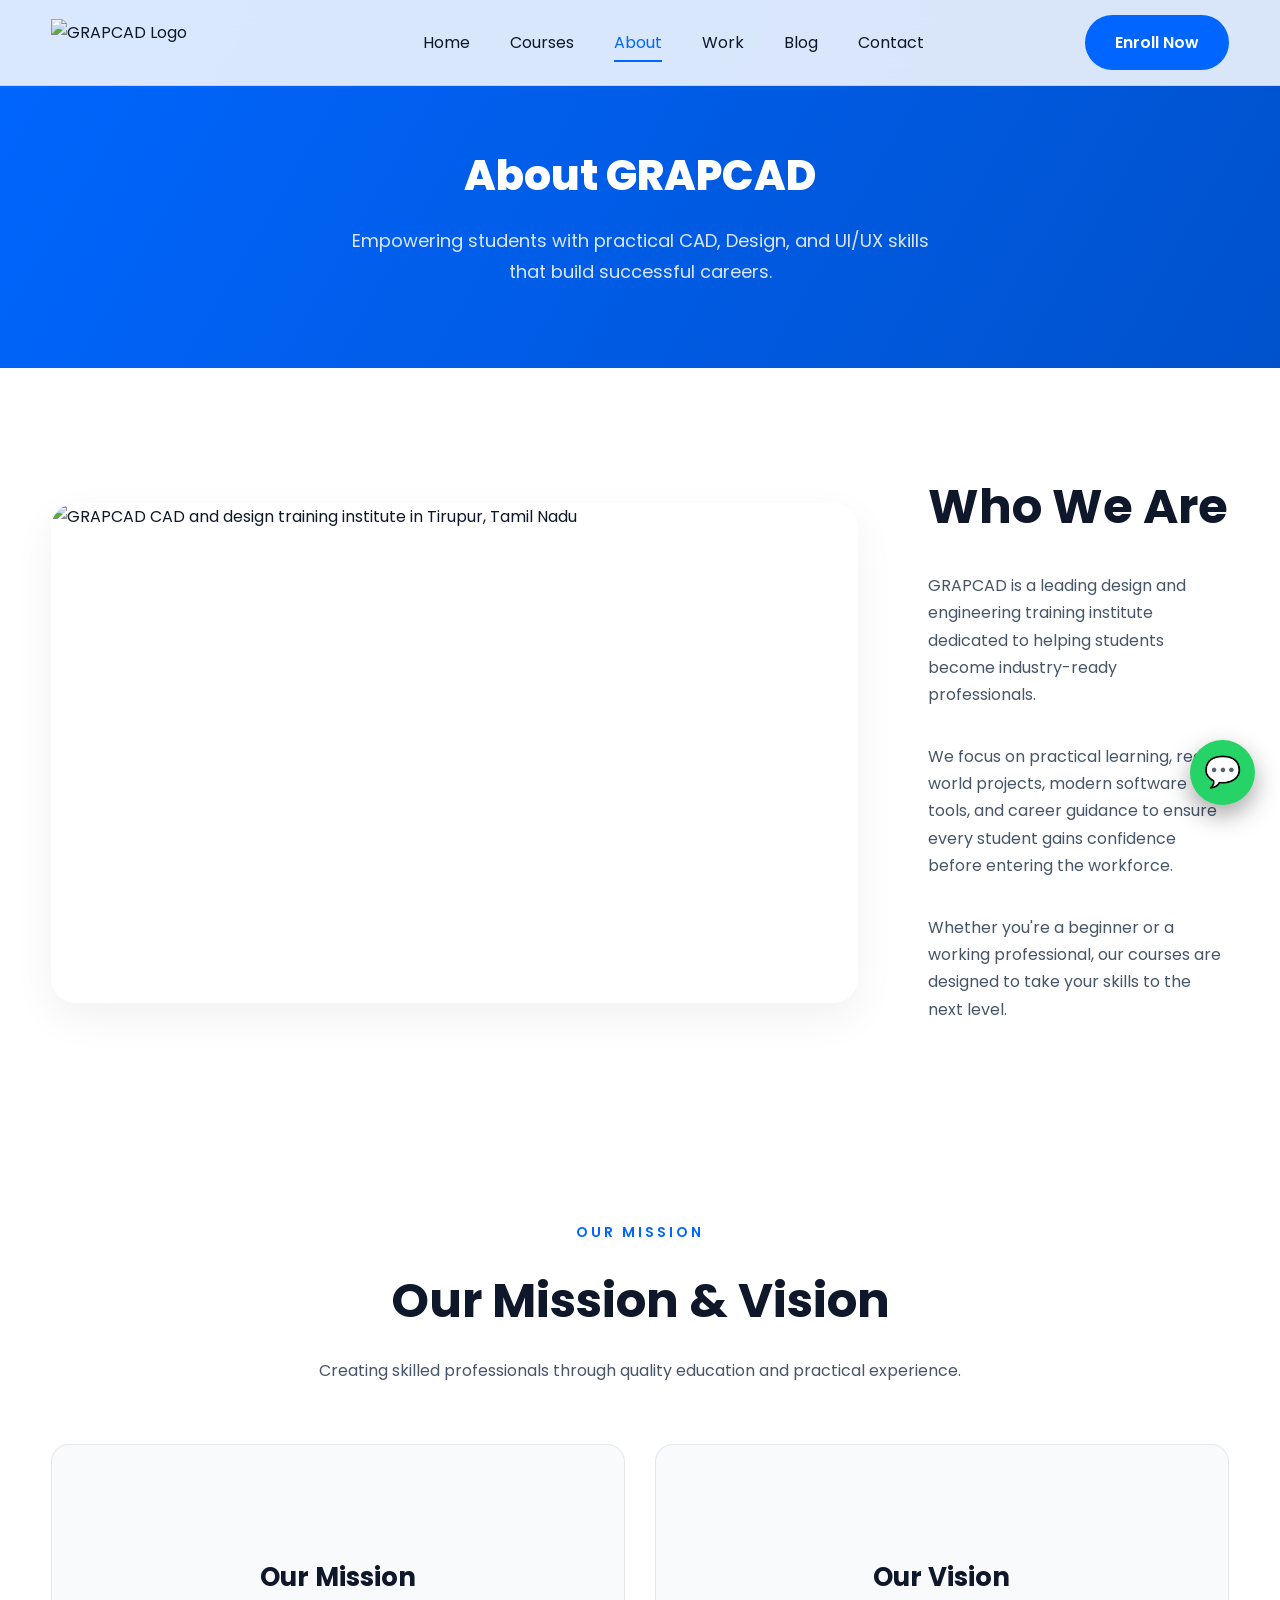
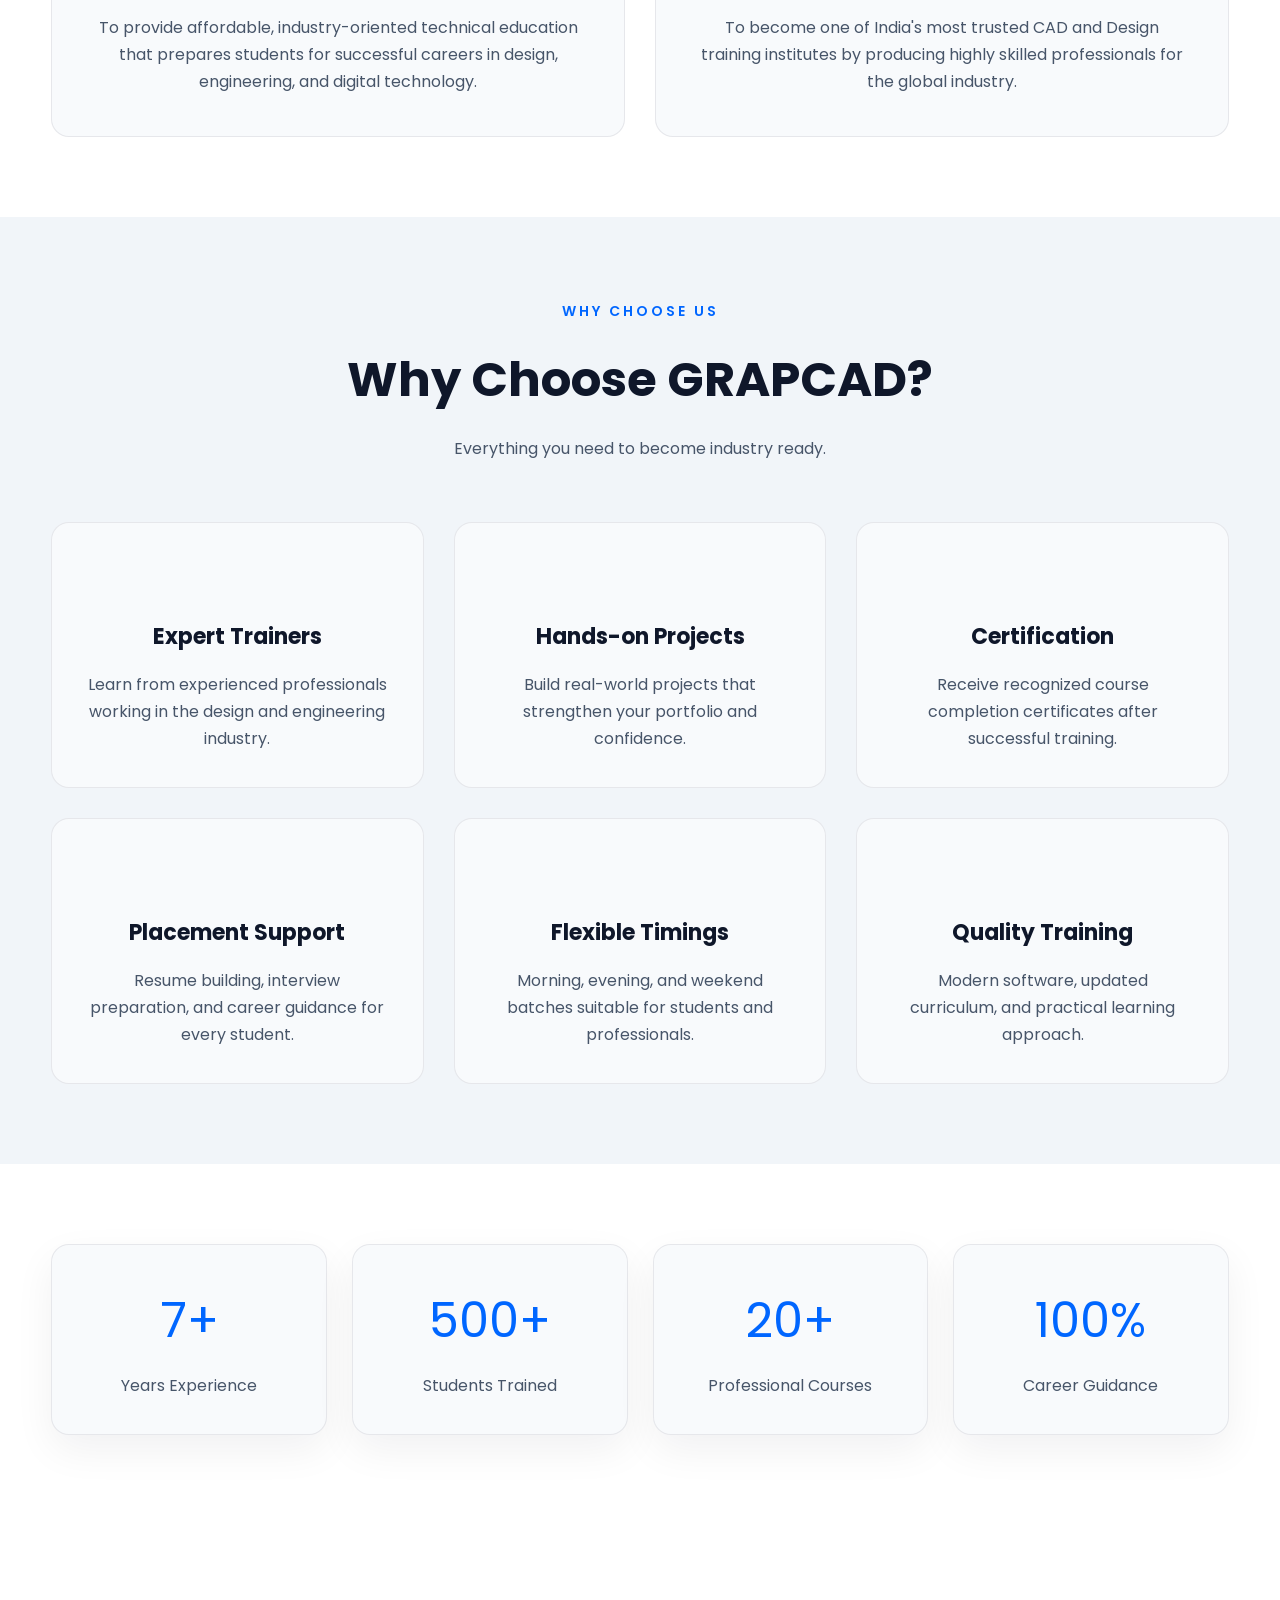
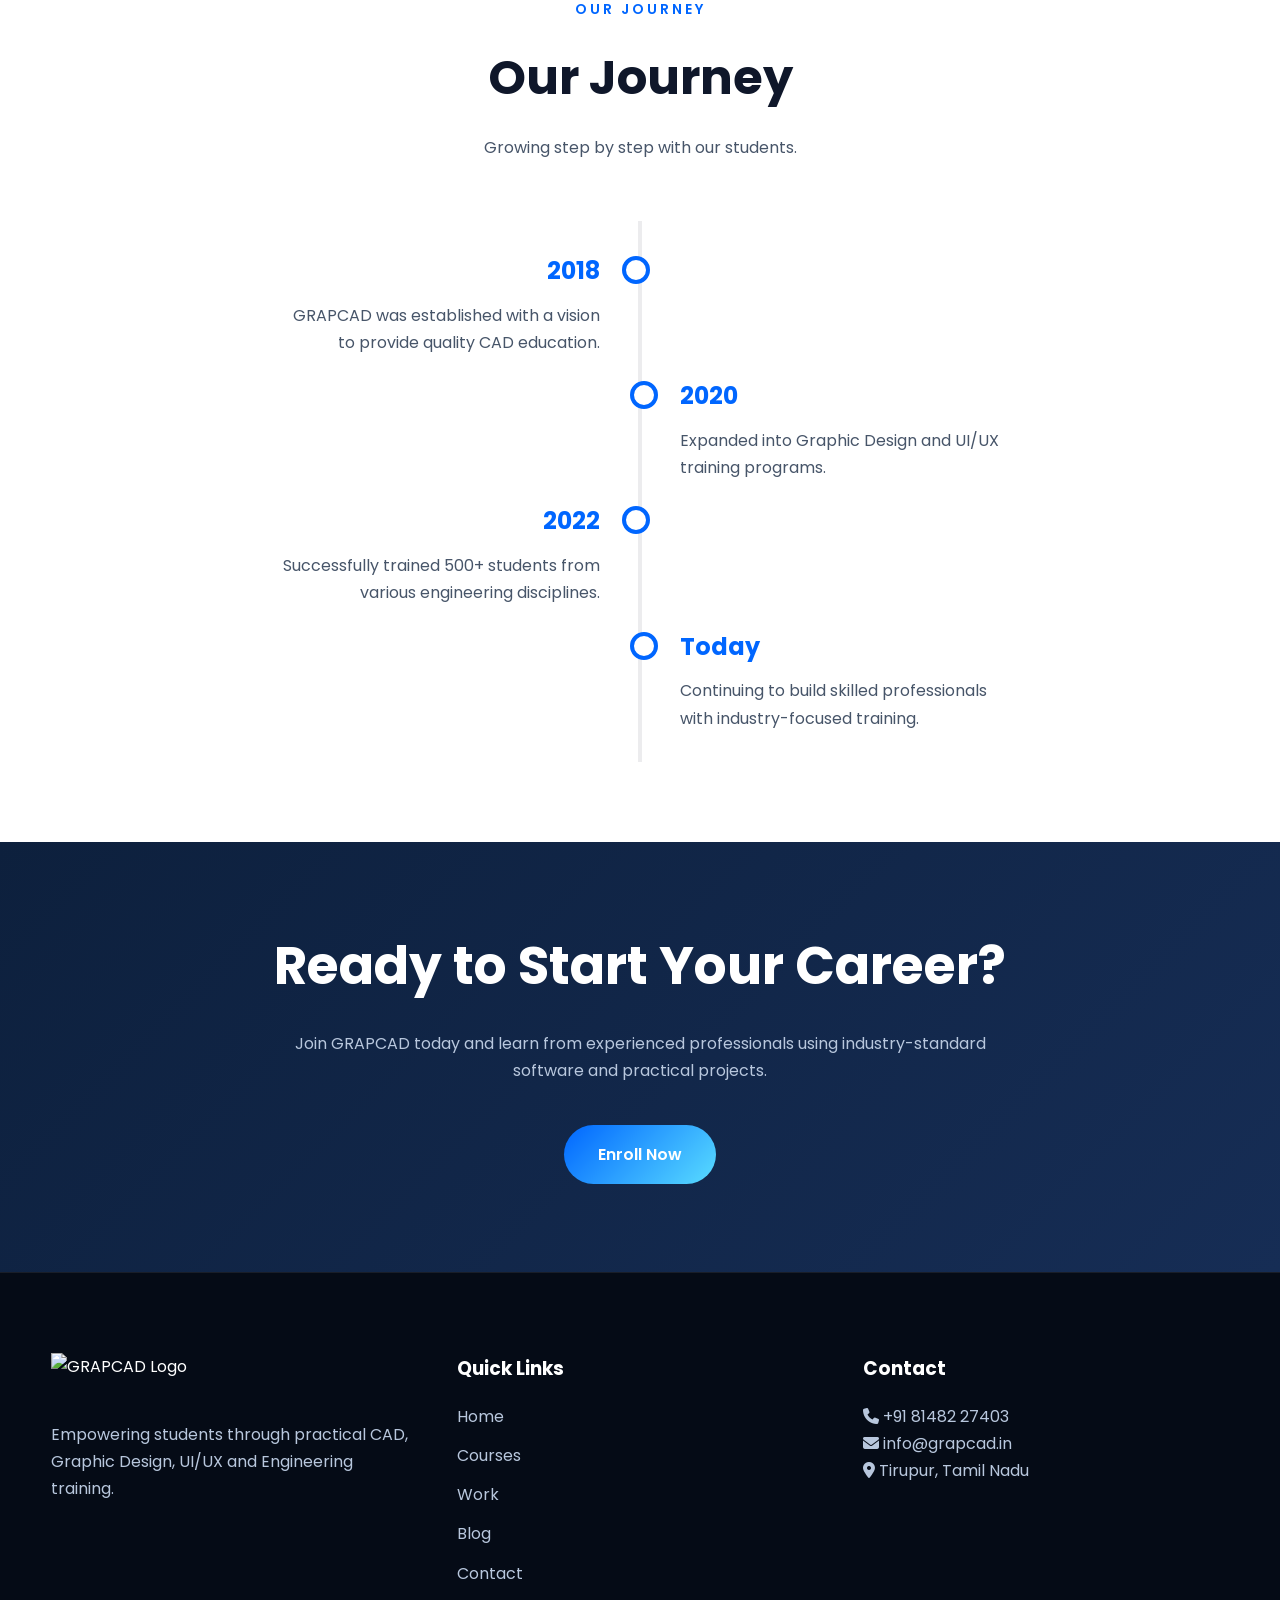
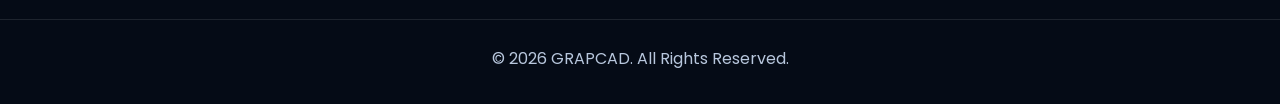
==== commit 86299163: "SEO next setup" ====
--- a/about.html
+++ b/about.html
@@ -5,7 +5,8 @@
 
     <meta charset="UTF-8">
     <meta name="viewport" content="width=device-width, initial-scale=1.0">
-    <link rel="icon" type="image/png" href="images/favicon.png">
+    <link rel="icon" type="image/png" href="images/favicon.png">
+    <link rel="apple-touch-icon" href="images/favicon.png">
 
     <title>About GRAPCAD | Leading CAD &amp; Design Training Institute in Tirupur, Tamil Nadu</title>
 
@@ -13,7 +14,7 @@
         content="Discover GRAPCAD's story, mission and expert trainers. A trusted CAD, Graphic Design, UI/UX and Pattern Design training institute serving Tirupur and Tamil Nadu since 2018.">
 
     <meta name="robots" content="index, follow, max-image-preview:large, max-snippet:-1, max-video-preview:-1">
-    <link rel="canonical" href="https://grapcad.in/about.html">
+    <link rel="canonical" href="https://www.grapcadd.in/about.html">
 
     <!-- Open Graph -->
     <meta property="og:type" content="website">
@@ -21,14 +22,14 @@
     <meta property="og:locale" content="en_IN">
     <meta property="og:title" content="About GRAPCAD | Leading CAD &amp; Design Training Institute in Tirupur, Tamil Nadu">
     <meta property="og:description" content="Empowering students with practical CAD, Graphic Design, UI/UX and Pattern Design skills that build successful careers in Tirupur, Tamil Nadu.">
-    <meta property="og:url" content="https://grapcad.in/about.html">
-    <meta property="og:image" content="https://grapcad.in/images/about.jpg">
+    <meta property="og:url" content="https://www.grapcadd.in/about.html">
+    <meta property="og:image" content="https://www.grapcadd.in/images/about.jpg">
 
     <!-- Twitter Card -->
     <meta name="twitter:card" content="summary_large_image">
     <meta name="twitter:title" content="About GRAPCAD | Leading CAD &amp; Design Training Institute in Tirupur, Tamil Nadu">
     <meta name="twitter:description" content="Empowering students with practical CAD, Graphic Design, UI/UX and Pattern Design skills that build successful careers in Tirupur, Tamil Nadu.">
-    <meta name="twitter:image" content="https://grapcad.in/images/about.jpg">
+    <meta name="twitter:image" content="https://www.grapcadd.in/images/about.jpg">
 
     <link rel="preconnect" href="https://fonts.googleapis.com">
 
@@ -46,18 +47,18 @@
     {
       "@context": "https://schema.org",
       "@type": ["EducationalOrganization", "LocalBusiness"],
-      "@id": "https://grapcad.in/#organization",
+      "@id": "https://www.grapcadd.in/#organization",
       "name": "GRAPCAD",
       "alternateName": "GRAPCAD Institute",
       "description": "GRAPCAD is a professional training institute in Tirupur, Tamil Nadu offering industry-ready courses in Graphic Design, Civil CAD, Mechanical CAD, Pattern CAD, UI/UX Design, Web Design, Motion Graphics and Interior Design.",
-      "url": "https://grapcad.in/",
+      "url": "https://www.grapcadd.in/",
       "logo": {
         "@type": "ImageObject",
-        "url": "https://grapcad.in/images/logo.png",
+        "url": "https://www.grapcadd.in/images/logo.png",
         "width": 1024,
         "height": 231
       },
-      "image": "https://grapcad.in/images/about.jpg",
+      "image": "https://www.grapcadd.in/images/about.jpg",
       "telephone": "+91-81482-27403",
       "email": "info@grapcad.in",
       "priceRange": "₹₹",
@@ -95,8 +96,8 @@
       "@context": "https://schema.org",
       "@type": "BreadcrumbList",
       "itemListElement": [
-        { "@type": "ListItem", "position": 1, "name": "Home", "item": "https://grapcad.in/" },
-        { "@type": "ListItem", "position": 2, "name": "About", "item": "https://grapcad.in/about.html" }
+        { "@type": "ListItem", "position": 1, "name": "Home", "item": "https://www.grapcadd.in/" },
+        { "@type": "ListItem", "position": 2, "name": "About", "item": "https://www.grapcadd.in/about.html" }
       ]
     }
     </script>
@@ -211,15 +212,15 @@
 
         <div class="container">
 
-            <div class="section-title">
-                <h2>Our Mission & Vision</h2>
-                <p class="section-subtitle">Creating skilled professionals through quality education and practical
-                    experience.</p>
+            <div class="section-heading">
+                <span>OUR MISSION</span>
+                <h2>Our Mission &amp; Vision</h2>
+                <p>Creating skilled professionals through quality education and practical experience.</p>
             </div>
 
             <div class="mission-grid">
 
-                <div class="mission-card">
+                <div class="mission-card tilt-card" data-tilt-max="6">
                     <i class="fas fa-bullseye"></i>
 
                     <h3>Our Mission</h3>
@@ -231,7 +232,7 @@
 
                 </div>
 
-                <div class="mission-card">
+                <div class="mission-card tilt-card" data-tilt-max="6">
                     <i class="fas fa-eye"></i>
 
                     <h3>Our Vision</h3>
@@ -257,17 +258,19 @@
 
         <div class="container">
 
-            <div class="section-title">
+            <div class="section-heading">
+
+                <span>WHY CHOOSE US</span>
 
                 <h2>Why Choose GRAPCAD?</h2>
 
-                <p class="section-subtitle">Everything you need to become industry ready.</p>
+                <p>Everything you need to become industry ready.</p>
 
             </div>
 
             <div class="features-grid">
 
-                <div class="feature-box">
+                <div class="feature-box tilt-card" data-tilt-max="6">
 
                     <i class="fas fa-user-graduate"></i>
 
@@ -279,7 +282,7 @@
 
                 </div>
 
-                <div class="feature-box">
+                <div class="feature-box tilt-card" data-tilt-max="6">
 
                     <i class="fas fa-laptop-code"></i>
 
@@ -291,7 +294,7 @@
 
                 </div>
 
-                <div class="feature-box">
+                <div class="feature-box tilt-card" data-tilt-max="6">
 
                     <i class="fas fa-certificate"></i>
 
@@ -303,7 +306,7 @@
 
                 </div>
 
-                <div class="feature-box">
+                <div class="feature-box tilt-card" data-tilt-max="6">
 
                     <i class="fas fa-briefcase"></i>
 
@@ -315,7 +318,7 @@
 
                 </div>
 
-                <div class="feature-box">
+                <div class="feature-box tilt-card" data-tilt-max="6">
 
                     <i class="fas fa-clock"></i>
 
@@ -327,7 +330,7 @@
 
                 </div>
 
-                <div class="feature-box">
+                <div class="feature-box tilt-card" data-tilt-max="6">
 
                     <i class="fas fa-award"></i>
 
@@ -353,33 +356,33 @@
 
         <div class="container about-stats-grid">
 
-            <div class="about-stat-card">
-
-                <h2>7+</h2>
+            <div class="about-stat-card tilt-card" data-tilt-max="5">
+
+                <p class="stat-number">7+</p>
 
                 <p>Years Experience</p>
 
             </div>
 
-            <div class="about-stat-card">
-
-                <h2>500+</h2>
+            <div class="about-stat-card tilt-card" data-tilt-max="5">
+
+                <p class="stat-number">500+</p>
 
                 <p>Students Trained</p>
 
             </div>
 
-            <div class="about-stat-card">
-
-                <h2>20+</h2>
+            <div class="about-stat-card tilt-card" data-tilt-max="5">
+
+                <p class="stat-number">20+</p>
 
                 <p>Professional Courses</p>
 
             </div>
 
-            <div class="about-stat-card">
-
-                <h2>100%</h2>
+            <div class="about-stat-card tilt-card" data-tilt-max="5">
+
+                <p class="stat-number">100%</p>
 
                 <p>Career Guidance</p>
 
@@ -397,11 +400,13 @@
 
         <div class="container">
 
-            <div class="section-title">
+            <div class="section-heading">
+
+                <span>OUR JOURNEY</span>
 
                 <h2>Our Journey</h2>
 
-                <p class="section-subtitle">Growing step by step with our students.</p>
+                <p>Growing step by step with our students.</p>
 
             </div>
 
@@ -448,7 +453,7 @@
                 using industry-standard software and practical projects.
             </p>
 
-            <a href="contact.html" class="primary-btn">
+            <a href="contact.html" class="primary-btn magnetic-btn">
                 Enroll Now
             </a>
 
@@ -533,6 +538,7 @@
     </div>
 
     <script src="js/script.js"></script>
+    <script src="js/home-fx.js"></script>
 
 </body>
 
--- a/css/styles.css
+++ b/css/styles.css
@@ -360,10 +360,17 @@
 ==============================*/
 
 .page-hero {
-  background: linear-gradient(135deg, var(--primary), var(--primary-dark));
+  background: linear-gradient(120deg, var(--primary), var(--primary-dark), #123a91, var(--primary));
+  background-size: 300% 300%;
+  animation: heroGradientShift 14s ease infinite;
   padding: 140px 0 80px;
   text-align: center;
   color: #FFFFFF;
+}
+
+@keyframes heroGradientShift {
+  0%, 100% { background-position: 0% 50%; }
+  50% { background-position: 100% 50%; }
 }
 
 .page-hero h1 {
@@ -514,7 +521,7 @@
 
 }
 
-.stat-card h2 {
+.stat-card .stat-number {
 
   color: var(--primary);
 
@@ -984,7 +991,9 @@
 
 }
 
-.testimonial-card h4 {
+.testimonial-card .star-rating {
+
+  display: block;
 
   color: #FFD54F;
 
@@ -1771,7 +1780,7 @@
   border-color: var(--primary);
 }
 
-.about-stat-card h2 {
+.about-stat-card .stat-number {
   color: var(--primary);
   font-size: 48px;
   margin-bottom: 10px;
@@ -2150,23 +2159,10 @@
   transform: translateY(-10px);
 }
 
-.section-title {
-  font-size: 46px;
-  margin-bottom: 20px;
-  text-align: center;
-}
-
-.section-subtitle {
-  color: #9ca3af;
-  max-width: 700px;
-  margin: auto;
-  margin-bottom: 60px;
-  line-height: 1.8;
-}
-
 .about img,
 .work-card img {
   transition: .5s;
+  max-height: 500px;
 }
 
 .about img:hover,
@@ -2684,6 +2680,20 @@
 
 .gallery-grid img.tilt-card {
   transition: transform .15s ease-out;
+}
+
+/* Same fast-tilt treatment for the card types on the other pages
+   (about, courses, work, blog) */
+.mission-card.tilt-card,
+.feature-box.tilt-card,
+.about-stat-card.tilt-card,
+.why-card.tilt-card,
+.stat-card.tilt-card {
+  transition: transform .15s ease-out, border-color .3s ease;
+}
+
+.blog-card.tilt-card {
+  transition: transform .15s ease-out, border-color .3s ease, box-shadow .3s ease;
 }
 
 /* Cursor-tracked glare sweep — only renders on real elements (not <img>,
@@ -2817,7 +2827,9 @@
 }
 
 /* Gradient accent text (e.g. the "Draft." keyword in the hero) */
-.gradient-text {
+/* .hero h1 span (specificity 0,1,2,0) would otherwise beat this single
+   class and override color:transparent, hiding the gradient entirely */
+.hero h1 span.gradient-text {
   background: linear-gradient(135deg, var(--primary), #59dcff);
   -webkit-background-clip: text;
   background-clip: text;
@@ -2850,4 +2862,7 @@
   .magnetic-btn::before {
     transition: none;
   }
-}
+  .page-hero {
+    animation: none;
+  }
+}
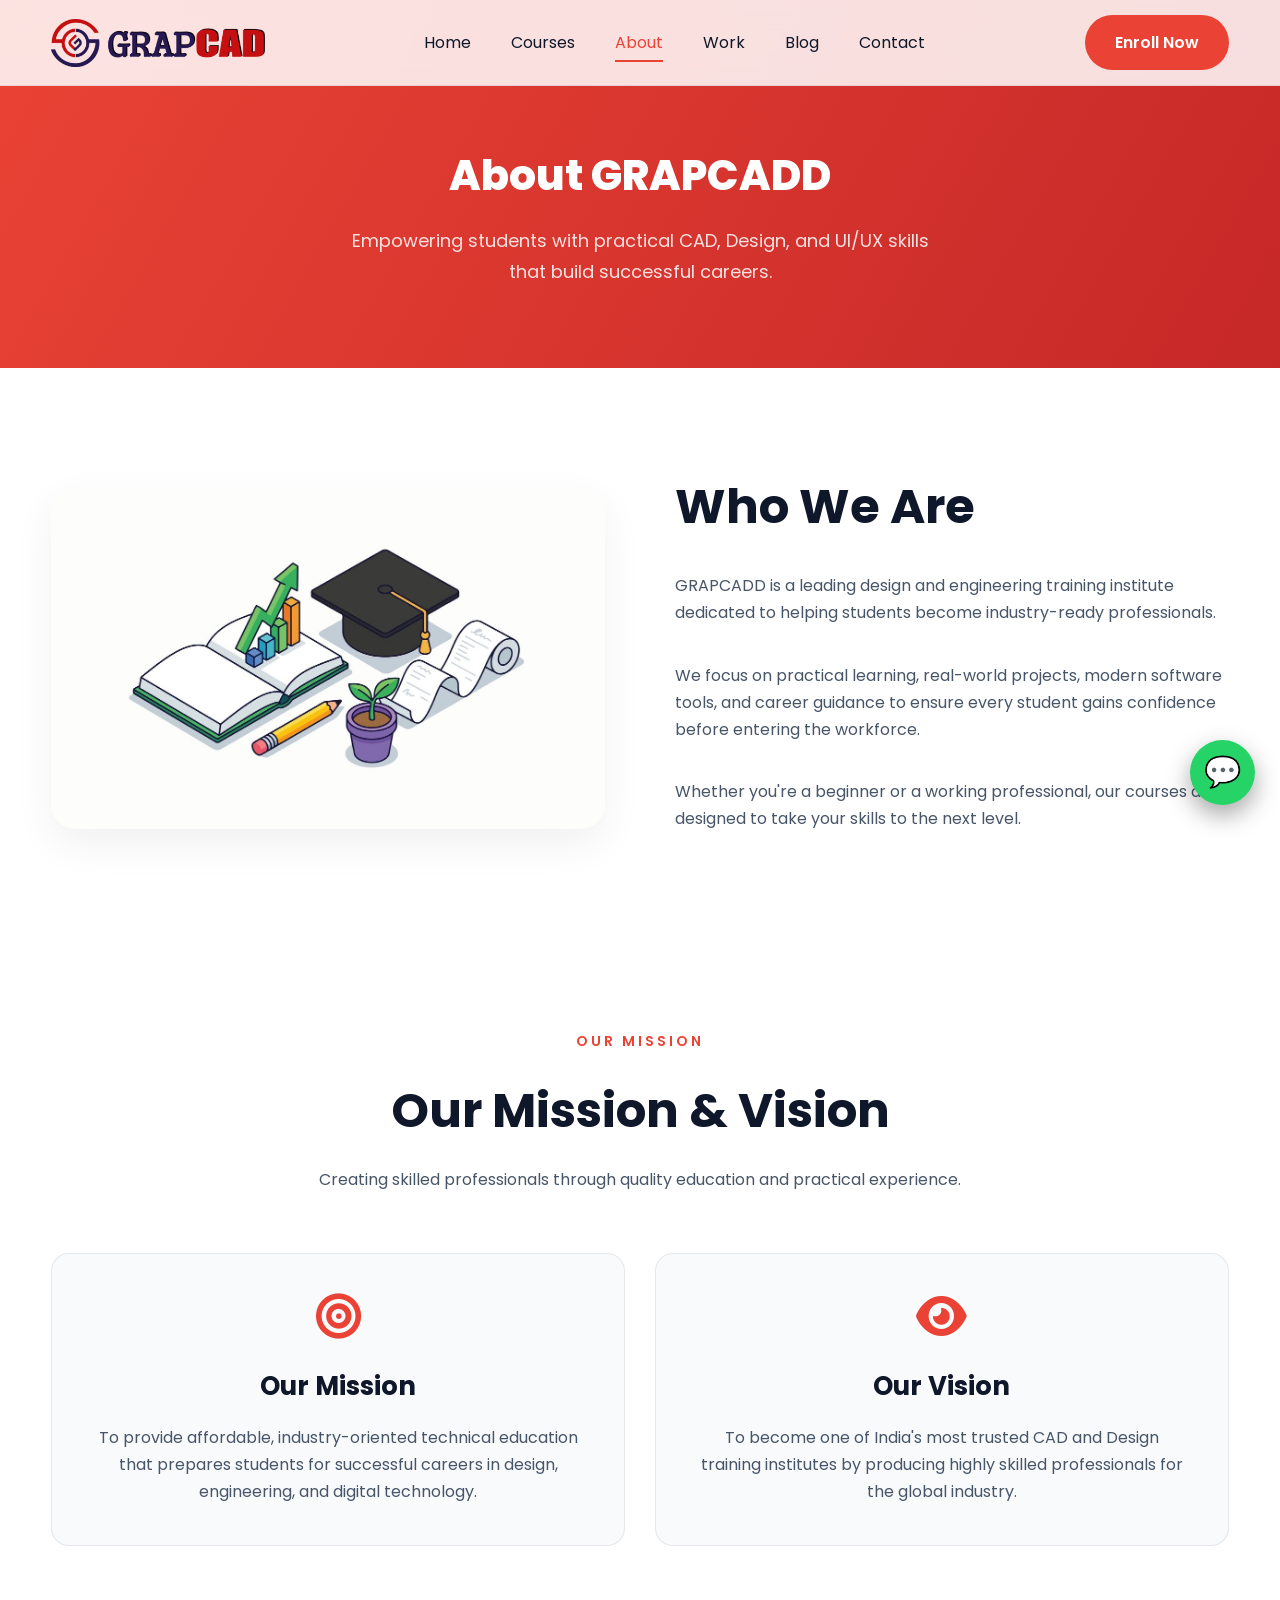
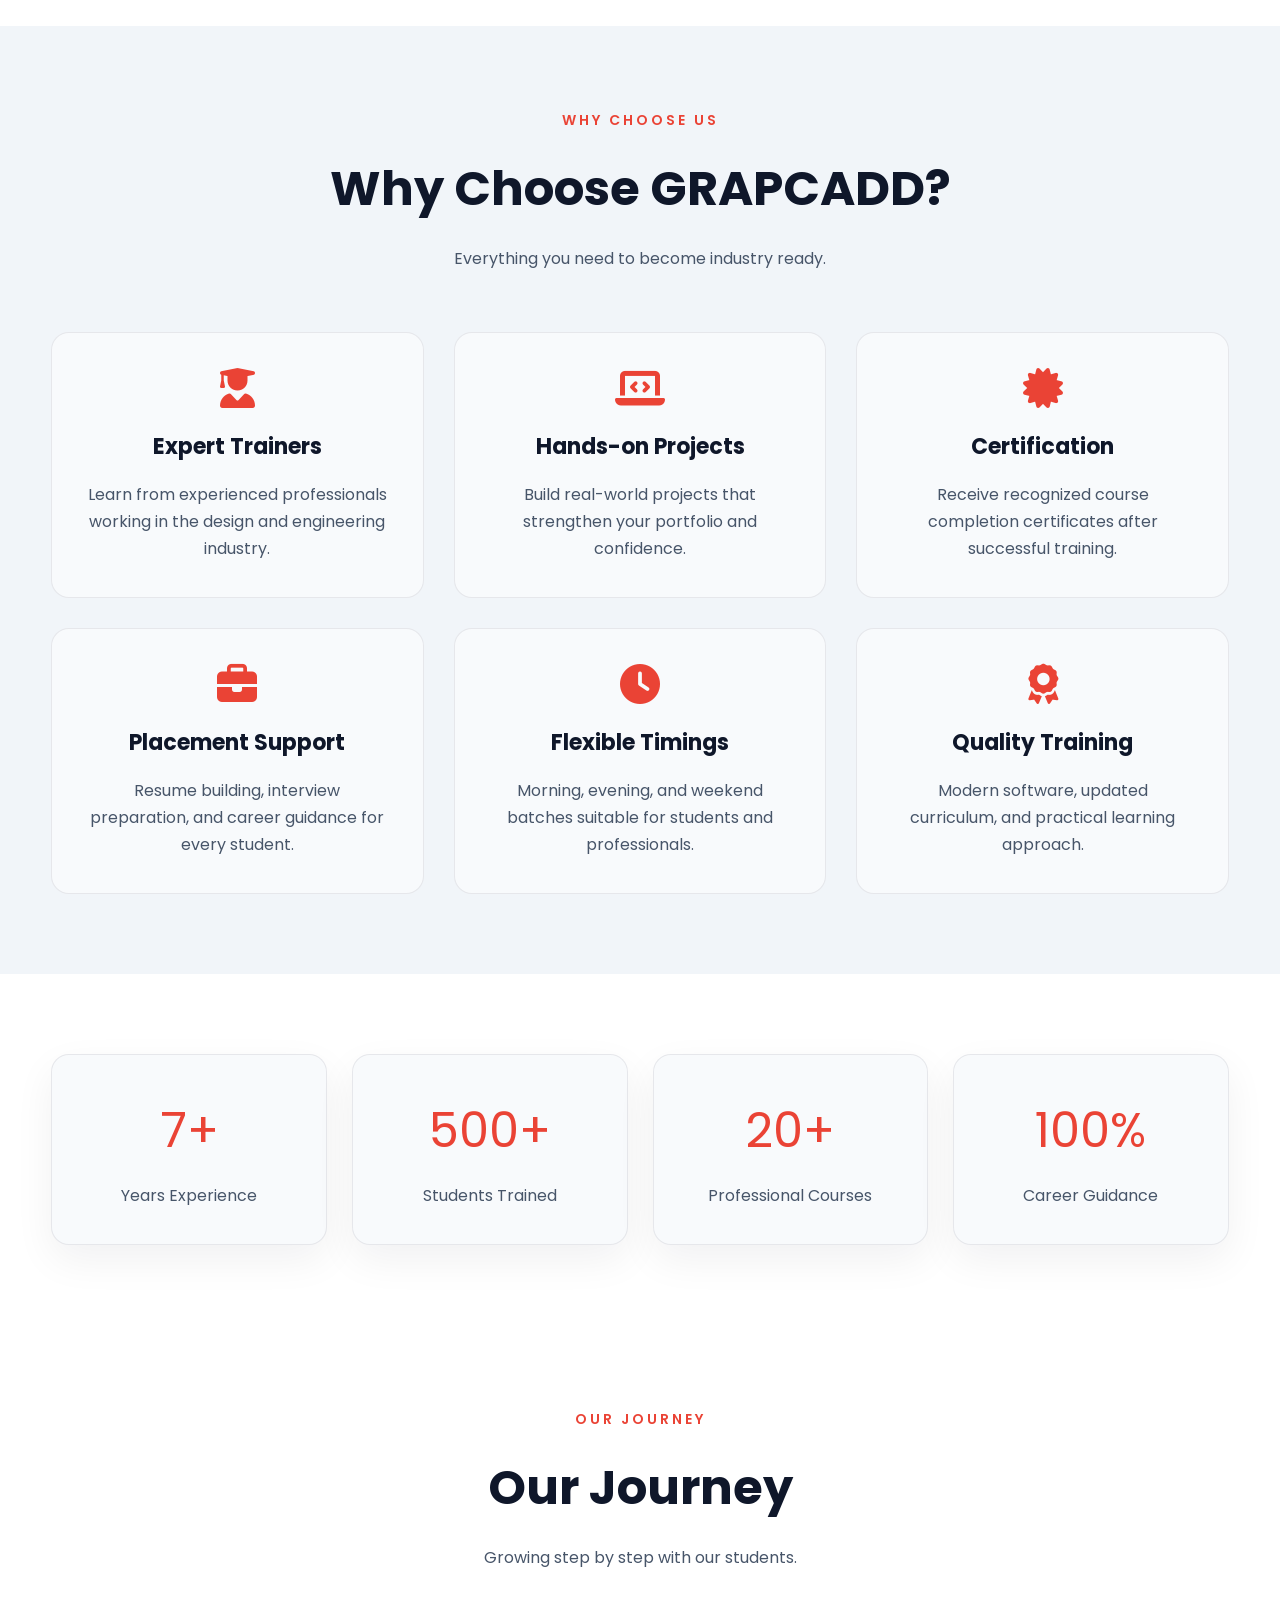
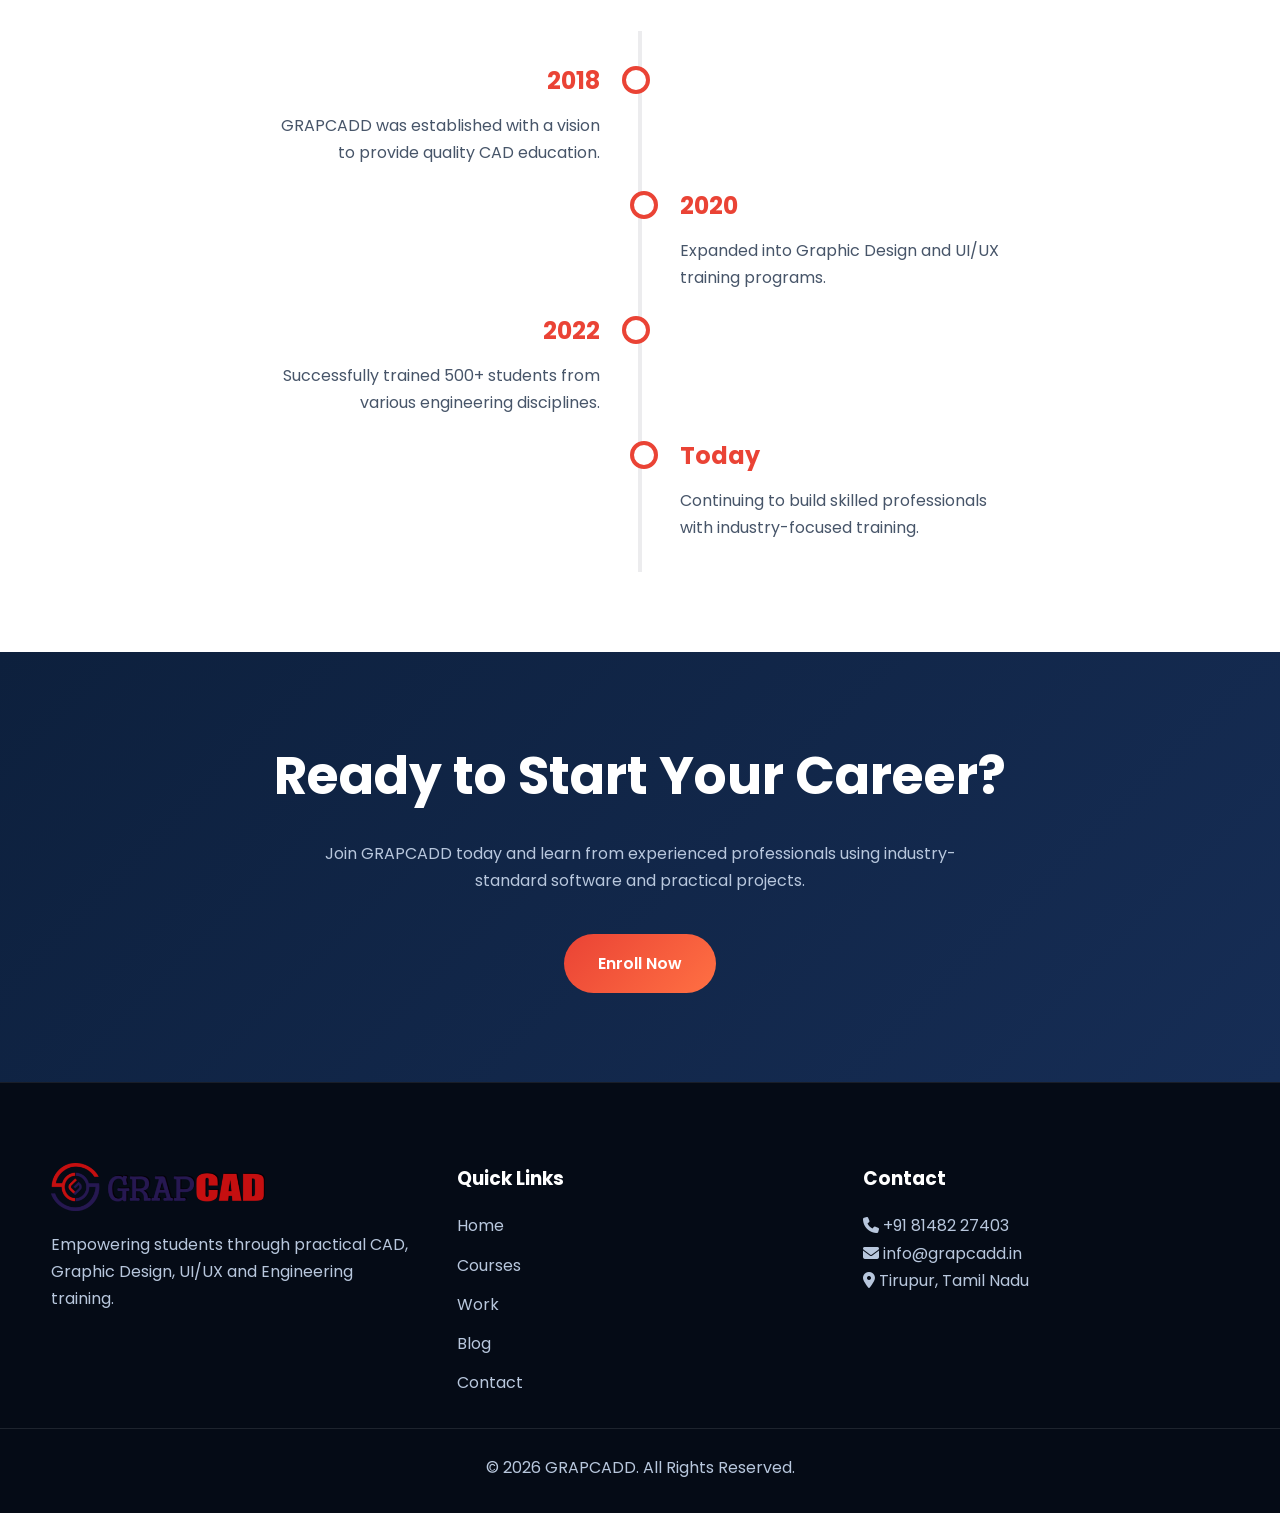
==== commit 8548dda2: "inital push" ====
--- a/about.html
+++ b/about.html
@@ -5,29 +5,29 @@
 
     <meta charset="UTF-8">
     <meta name="viewport" content="width=device-width, initial-scale=1.0">
-    <link rel="icon" type="image/png" href="images/favicon.png">
+    <link rel="icon" type="image/png" href="images/favicon.png">
     <link rel="apple-touch-icon" href="images/favicon.png">
 
-    <title>About GRAPCAD | Leading CAD &amp; Design Training Institute in Tirupur, Tamil Nadu</title>
+    <title>About GRAPCADD | Leading CAD &amp; Design Training Institute in Tirupur, Tamil Nadu</title>
 
     <meta name="description"
-        content="Discover GRAPCAD's story, mission and expert trainers. A trusted CAD, Graphic Design, UI/UX and Pattern Design training institute serving Tirupur and Tamil Nadu since 2018.">
+        content="Discover GRAPCADD's story, mission and expert trainers. A trusted CAD, Graphic Design, UI/UX and Pattern Design training institute serving Tirupur and Tamil Nadu since 2018.">
 
     <meta name="robots" content="index, follow, max-image-preview:large, max-snippet:-1, max-video-preview:-1">
     <link rel="canonical" href="https://www.grapcadd.in/about.html">
 
     <!-- Open Graph -->
     <meta property="og:type" content="website">
-    <meta property="og:site_name" content="GRAPCAD">
+    <meta property="og:site_name" content="GRAPCADD">
     <meta property="og:locale" content="en_IN">
-    <meta property="og:title" content="About GRAPCAD | Leading CAD &amp; Design Training Institute in Tirupur, Tamil Nadu">
+    <meta property="og:title" content="About GRAPCADD | Leading CAD &amp; Design Training Institute in Tirupur, Tamil Nadu">
     <meta property="og:description" content="Empowering students with practical CAD, Graphic Design, UI/UX and Pattern Design skills that build successful careers in Tirupur, Tamil Nadu.">
     <meta property="og:url" content="https://www.grapcadd.in/about.html">
     <meta property="og:image" content="https://www.grapcadd.in/images/about.jpg">
 
     <!-- Twitter Card -->
     <meta name="twitter:card" content="summary_large_image">
-    <meta name="twitter:title" content="About GRAPCAD | Leading CAD &amp; Design Training Institute in Tirupur, Tamil Nadu">
+    <meta name="twitter:title" content="About GRAPCADD | Leading CAD &amp; Design Training Institute in Tirupur, Tamil Nadu">
     <meta name="twitter:description" content="Empowering students with practical CAD, Graphic Design, UI/UX and Pattern Design skills that build successful careers in Tirupur, Tamil Nadu.">
     <meta name="twitter:image" content="https://www.grapcadd.in/images/about.jpg">
 
@@ -35,10 +35,11 @@
 
     <link rel="preconnect" href="https://fonts.gstatic.com" crossorigin>
 
-    <link href="https://fonts.googleapis.com/css2?family=Poppins:wght@300;400;500;600;700;800&display=swap"
-        rel="stylesheet">
-
-    <link rel="stylesheet" href="https://cdnjs.cloudflare.com/ajax/libs/font-awesome/6.5.2/css/all.min.css">
+    <link rel="preload" as="style" href="https://fonts.googleapis.com/css2?family=Poppins:wght@300;400;500;600;700;800&amp;display=swap" onload="this.onload=null;this.rel='stylesheet'">
+<noscript><link rel="stylesheet" href="https://fonts.googleapis.com/css2?family=Poppins:wght@300;400;500;600;700;800&amp;display=swap"></noscript>
+
+    <link rel="preload" as="style" href="https://cdnjs.cloudflare.com/ajax/libs/font-awesome/6.5.2/css/all.min.css" onload="this.onload=null;this.rel='stylesheet'">
+<noscript><link rel="stylesheet" href="https://cdnjs.cloudflare.com/ajax/libs/font-awesome/6.5.2/css/all.min.css"></noscript>
 
     <link rel="stylesheet" href="css/styles.css">
 
@@ -48,19 +49,19 @@
       "@context": "https://schema.org",
       "@type": ["EducationalOrganization", "LocalBusiness"],
       "@id": "https://www.grapcadd.in/#organization",
-      "name": "GRAPCAD",
-      "alternateName": "GRAPCAD Institute",
-      "description": "GRAPCAD is a professional training institute in Tirupur, Tamil Nadu offering industry-ready courses in Graphic Design, Civil CAD, Mechanical CAD, Pattern CAD, UI/UX Design, Web Design, Motion Graphics and Interior Design.",
+      "name": "GRAPCADD",
+      "alternateName": "GRAPCADD Institute",
+      "description": "GRAPCADD is a professional training institute in Tirupur, Tamil Nadu offering industry-ready courses in Graphic Design, Civil CAD, Mechanical CAD, Pattern CAD, UI/UX Design, Web Design, Motion Graphics and Interior Design.",
       "url": "https://www.grapcadd.in/",
       "logo": {
         "@type": "ImageObject",
         "url": "https://www.grapcadd.in/images/logo.png",
-        "width": 1024,
-        "height": 231
+        "width": 400,
+        "height": 90
       },
       "image": "https://www.grapcadd.in/images/about.jpg",
       "telephone": "+91-81482-27403",
-      "email": "info@grapcad.in",
+      "email": "info@grapcadd.in",
       "priceRange": "₹₹",
       "address": {
         "@type": "PostalAddress",
@@ -111,7 +112,7 @@
         <div class="container nav-container">
 
             <a href="index.html" class="logo">
-                <img src="images/logo.png" alt="GRAPCAD Logo" width="150" height="34">
+                <img src="images/logo.png" alt="GRAPCADD Logo" width="150" height="34">
             </a>
 
             <nav>
@@ -142,13 +143,15 @@
 
     </header>
 
+<main>
+
     <!-- ABOUT HERO -->
 
     <section class="page-hero">
 
         <div class="container">
 
-            <h1>About GRAPCAD</h1>
+            <h1>About GRAPCADD</h1>
 
             <p>
 
@@ -169,7 +172,7 @@
 
             <div class="about-image">
 
-                <img src="images/about.jpg" alt="GRAPCAD CAD and design training institute in Tirupur, Tamil Nadu" loading="lazy" width="4000" height="2478">
+                <img src="images/about.jpg" alt="GRAPCADD CAD and design training institute in Tirupur, Tamil Nadu" loading="lazy" width="1200" height="743">
 
             </div>
 
@@ -179,7 +182,7 @@
 
                 <p>
 
-                    GRAPCAD is a leading design and engineering training institute
+                    GRAPCADD is a leading design and engineering training institute
                     dedicated to helping students become industry-ready professionals.
 
                 </p>
@@ -262,7 +265,7 @@
 
                 <span>WHY CHOOSE US</span>
 
-                <h2>Why Choose GRAPCAD?</h2>
+                <h2>Why Choose GRAPCADD?</h2>
 
                 <p>Everything you need to become industry ready.</p>
 
@@ -414,7 +417,7 @@
 
                 <div class="timeline-item">
                     <h3>2018</h3>
-                    <p>GRAPCAD was established with a vision to provide quality CAD education.</p>
+                    <p>GRAPCADD was established with a vision to provide quality CAD education.</p>
                 </div>
 
                 <div class="timeline-item">
@@ -449,7 +452,7 @@
             <h2>Ready to Start Your Career?</h2>
 
             <p>
-                Join GRAPCAD today and learn from experienced professionals
+                Join GRAPCADD today and learn from experienced professionals
                 using industry-standard software and practical projects.
             </p>
 
@@ -465,6 +468,8 @@
       FOOTER
 ========================= -->
 
+</main>
+
     <footer id="contact" class="footer">
 
         <div class="container footer-grid">
@@ -472,7 +477,7 @@
             <div class="footer-box">
 
                 <a href="index.html" class="logo" style="margin-bottom: 20px;">
-                    <img src="images/logo.png" alt="GRAPCAD Logo" width="150" height="34">
+                    <img src="images/logo.png" alt="GRAPCADD Logo" width="150" height="34">
                 </a>
 
                 <p>
@@ -508,7 +513,7 @@
 
                 <p><i class="fas fa-phone"></i> +91 81482 27403</p>
 
-                <p><i class="fas fa-envelope"></i> info@grapcad.in</p>
+                <p><i class="fas fa-envelope"></i> info@grapcadd.in</p>
 
                 <p><i class="fas fa-location-dot"></i> Tirupur, Tamil Nadu</p>
 
@@ -518,7 +523,7 @@
 
         <div class="copyright">
 
-            <p>© 2026 GRAPCAD. All Rights Reserved.</p>
+            <p>© 2026 GRAPCADD. All Rights Reserved.</p>
 
         </div>
 
--- a/css/styles.css
+++ b/css/styles.css
@@ -1,7 +1,4 @@
-/*=========================================
-        GRAPCAD 2.0
-        STYLE SHEET
-=========================================*/
+
 
 * {
   margin: 0;
@@ -11,8 +8,8 @@
 
 :root {
 
-  --primary: #0066ff;
-  --primary-dark: #0052cc;
+  --primary: #EA4335;
+  --primary-dark: #C62828;
 
   --secondary: #FFFFFF;
 
@@ -44,7 +41,6 @@
 
 }
 
-/* Custom Scrollbar for Webkit Browsers */
 ::-webkit-scrollbar {
   width: 10px;
 }
@@ -84,6 +80,28 @@
 
 }
 
+.sr-only {
+
+  position: absolute;
+
+  width: 1px;
+
+  height: 1px;
+
+  padding: 0;
+
+  margin: -1px;
+
+  overflow: hidden;
+
+  clip: rect(0, 0, 0, 0);
+
+  white-space: nowrap;
+
+  border: 0;
+
+}
+
 a {
 
   text-decoration: none;
@@ -152,17 +170,13 @@
 
 }
 
-/*==============================
-      BUTTONS
-==============================*/
-
 .primary-btn {
 
   display: inline-block;
 
   padding: 16px 34px;
 
-  background: linear-gradient(135deg, var(--primary), #59dcff);
+  background: linear-gradient(135deg, var(--primary), #FF7043);
 
   color: #ffffff;
 
@@ -178,7 +192,7 @@
 
   transform: translateY(-6px);
 
-  box-shadow: 0 15px 35px rgba(41, 201, 255, .35);
+  box-shadow: 0 15px 35px rgba(255, 112, 67, .35);
 
 }
 
@@ -205,10 +219,6 @@
   color: #08111F;
 
 }
-
-/*==============================
-    HEADER
-==============================*/
 
 .header {
 
@@ -328,10 +338,6 @@
 
 }
 
-/*==============================
-      HERO
-==============================*/
-
 .hero {
 
   min-height: 100vh;
@@ -355,12 +361,8 @@
 
 }
 
-/*==============================
-      PAGE HERO
-==============================*/
-
 .page-hero {
-  background: linear-gradient(120deg, var(--primary), var(--primary-dark), #123a91, var(--primary));
+  background: linear-gradient(120deg, var(--primary), var(--primary-dark), #8B0000, var(--primary));
   background-size: 300% 300%;
   animation: heroGradientShift 14s ease infinite;
   padding: 140px 0 80px;
@@ -471,10 +473,6 @@
 
 }
 
-/*=========================================
-        STATISTICS
-=========================================*/
-
 .stats {
 
   margin-top: -70px;
@@ -531,7 +529,7 @@
 
 }
 
-.stat-card h4 {
+.stat-card h3 {
 
   font-size: 22px;
 
@@ -544,11 +542,6 @@
   color: var(--paragraph);
 
 }
-
-
-/*=========================================
-      COURSES
-=========================================*/
 
 .courses {
 
@@ -608,7 +601,7 @@
 
   background: linear-gradient(90deg,
       var(--primary),
-      #2343fad3);
+      #FF7043d3);
 
   transform: scaleX(0);
 
@@ -646,7 +639,7 @@
 
   align-items: center;
 
-  background: rgba(41, 201, 255, .12);
+  background: rgba(255, 112, 67, .12);
 
   color: var(--primary);
 
@@ -738,11 +731,6 @@
 
 }
 
-
-/*=========================================
-      ABOUT
-=========================================*/
-
 .about {
 
   background: var(--secondary);
@@ -769,6 +757,16 @@
 
 }
 
+.about .about-image img {
+
+  height: auto;
+
+  aspect-ratio: 1200 / 743;
+
+  object-fit: cover;
+
+}
+
 .section-tag {
 
   color: var(--primary);
@@ -829,11 +827,6 @@
 
 }
 
-
-/*=========================================
-      WHY CHOOSE US
-=========================================*/
-
 .why {
 
   background: var(--card-light);
@@ -886,10 +879,6 @@
 
 }
 
-/*=========================================
-            STUDENT GALLERY
-=========================================*/
-
 .gallery {
 
   background: var(--secondary);
@@ -938,11 +927,6 @@
 
 }
 
-
-/*=========================================
-          TESTIMONIALS
-=========================================*/
-
 .testimonials {
 
   background: var(--card-light);
@@ -1007,8 +991,6 @@
 
 }
 
-/* ---- Google Reviews ---- */
-
 .google-reviews-summary {
 
   display: flex;
@@ -1079,11 +1061,6 @@
 
 }
 
-
-/*=========================================
-              FAQ
-=========================================*/
-
 .faq {
 
   background: var(--secondary);
@@ -1157,11 +1134,6 @@
   max-height: 250px;
 
 }
-
-
-/*=========================================
-          CALL TO ACTION
-=========================================*/
 
 .cta {
 
@@ -1195,11 +1167,6 @@
 
 }
 
-
-/*=========================================
-          CONTACT
-=========================================*/
-
 .contact {
 
   background: var(--secondary);
@@ -1321,11 +1288,6 @@
   margin-top: 25px;
 
 }
-
-
-/*=========================================
-          FOOTER
-=========================================*/
 
 .footer {
 
@@ -1401,10 +1363,6 @@
   line-height: 1.8;
 }
 
-/*=========================================
-        LOADER
-=========================================*/
-
 #loader {
 
   position: fixed;
@@ -1469,11 +1427,6 @@
 
 }
 
-
-/*=========================================
-   WHATSAPP BUTTON
-=========================================*/
-
 .whatsapp {
 
   position: fixed;
@@ -1514,14 +1467,6 @@
 
 }
 
-
-/*=========================================
-     BACK TO TOP
-=========================================*/
-
-/*=========================================
-     CIRCULAR BACK TO TOP PROGRESS
-=========================================*/
 .progress-wrap {
   position: fixed;
   right: 25px;
@@ -1597,11 +1542,6 @@
   stroke-dashoffset: none;
 }
 
-
-/*=========================================
-    SCROLL ANIMATION
-=========================================*/
-
 .reveal {
 
   opacity: 0;
@@ -1620,11 +1560,6 @@
 
 }
 
-
-/*=========================================
-    CUSTOM SCROLLBAR
-=========================================*/
-
 ::-webkit-scrollbar {
 
   width: 10px;
@@ -1651,11 +1586,6 @@
 
 }
 
-
-/*=========================================
-    IMAGE HOVER EFFECT
-=========================================*/
-
 img {
 
   transition: .4s;
@@ -1668,9 +1598,6 @@
 
 }
 
-/*=========================================
-      MISSION & VISION
-=========================================*/
 .mission-section {
   background: var(--secondary);
 }
@@ -1710,9 +1637,6 @@
   color: var(--paragraph);
 }
 
-/*=========================================
-      WHY US (ABOUT PAGE)
-=========================================*/
 .why-us {
   background: var(--card-light);
 }
@@ -1752,9 +1676,6 @@
   color: var(--paragraph);
 }
 
-/*=========================================
-      ABOUT STATS
-=========================================*/
 .about-stats {
   background: var(--secondary);
 }
@@ -1790,9 +1711,6 @@
   color: var(--paragraph);
 }
 
-/*=========================================
-      TEAM SECTION
-=========================================*/
 .team-section {
   background: var(--card-light);
 }
@@ -1837,9 +1755,6 @@
   font-weight: 500;
 }
 
-/*=========================================
-      TIMELINE SECTION
-=========================================*/
 .timeline {
   background: var(--secondary);
 }
@@ -1926,11 +1841,6 @@
   }
 }
 
-
-/*=========================================
-    RESPONSIVE
-=========================================*/
-
 @media(max-width:1100px) {
 
   .hero h1 {
@@ -2127,22 +2037,11 @@
 
   }
 
-
-
-}
-
-
-
-
-
-
-
-
-
+}
 
 .btn:hover,
 .hero-btn:hover {
-  box-shadow: 0 10px 30px rgba(41, 201, 255, .45);
+  box-shadow: 0 10px 30px rgba(255, 112, 67, .45);
 }
 
 .course-card,
@@ -2264,7 +2163,7 @@
 
   border-radius: 50%;
 
-  background: #0066ff;
+  background: var(--primary);
 
   display: flex;
 
@@ -2297,11 +2196,6 @@
   margin-top: 20px;
 
 }
-
-/* Follow Us Section */
-/*=========================================
-    FOOTER SOCIAL
-=========================================*/
 
 .footer-social {
   width: 100%;
@@ -2342,19 +2236,10 @@
 }
 
 .footer-social .social-links a:hover {
-  background: #29C9FF;
+  background: #FF7043;
   color: #08111F;
   transform: translateY(-5px);
 }
-
-
-
-
-
-
-/*=========================================
-    COPYRIGHT
-=========================================*/
 
 .copyright {
   width: 100%;
@@ -2367,10 +2252,6 @@
   line-height: 1.8;
 }
 
-/*=========================================
-    BLOG STYLES
-=========================================*/
-
 .blog {
   padding: 80px 0;
 }
@@ -2396,7 +2277,7 @@
 .blog-card:hover {
   transform: translateY(-10px);
   box-shadow: var(--shadow);
-  border-color: rgba(0, 102, 255, 0.2);
+  border-color: rgba(234, 67, 53, 0.2);
 }
 
 .blog-card-img {
@@ -2427,7 +2308,7 @@
 .blog-badge {
   display: inline-block;
   padding: 6px 14px;
-  background: rgba(0, 102, 255, 0.08);
+  background: rgba(234, 67, 53, 0.08);
   color: var(--primary);
   border-radius: 20px;
   font-size: 11px;
@@ -2499,10 +2380,6 @@
   color: var(--primary-dark);
 }
 
-/*=========================================
-    SINGLE BLOG POST STYLES
-=========================================*/
-
 .post-wrapper {
   padding: 80px 0;
 }
@@ -2599,7 +2476,7 @@
 }
 
 .pro-tip {
-  background: rgba(0, 102, 255, 0.05);
+  background: rgba(234, 67, 53, 0.05);
   border-left: 4px solid var(--primary);
   padding: 20px 25px;
   border-radius: 0 12px 12px 0;
@@ -2616,7 +2493,6 @@
   }
 }
 
-/* Post Table Styles */
 .post-table-container {
   overflow-x: auto;
   margin: 35px 0;
@@ -2652,24 +2528,14 @@
 }
 
 .post-table tr:nth-child(even) {
-  background: rgba(241, 245, 249, 0.5); /* card-light translucent */
-}
-
-
-/*=========================================
-    HOMEPAGE 3D / TRENDING EFFECTS
-    (index.html only — see js/home-fx.js)
-=========================================*/
-
-/* ---- 3D tilt cards: course cards, testimonials, google reviews, gallery ---- */
+  background: rgba(241, 245, 249, 0.5);
+}
+
 .tilt-card {
   position: relative;
   transform-style: preserve-3d;
 }
 
-/* Faster, more responsive transform transition than the base card's
-   default so the tilt tracks the cursor smoothly. Explicitly restates
-   border-color/box-shadow so existing hover fades keep working. */
 .course-card.tilt-card {
   transition: transform .15s ease-out, border-color .3s ease, box-shadow .3s ease;
 }
@@ -2682,8 +2548,6 @@
   transition: transform .15s ease-out;
 }
 
-/* Same fast-tilt treatment for the card types on the other pages
-   (about, courses, work, blog) */
 .mission-card.tilt-card,
 .feature-box.tilt-card,
 .about-stat-card.tilt-card,
@@ -2696,8 +2560,6 @@
   transition: transform .15s ease-out, border-color .3s ease, box-shadow .3s ease;
 }
 
-/* Cursor-tracked glare sweep — only renders on real elements (not <img>,
-   which browsers don't allow generated content on; harmless no-op there) */
 .tilt-card::after {
   content: "";
   position: absolute;
@@ -2713,7 +2575,6 @@
   opacity: 1;
 }
 
-/* ---- Magnetic / shine buttons ---- */
 .magnetic-btn {
   position: relative;
   overflow: hidden;
@@ -2736,11 +2597,6 @@
   left: 130%;
 }
 
-/* ---- Hero: floating glass stat chips + cursor glow ---- */
-
-/* Give the hero copy its own stacking context so the absolutely
-   positioned 3D layer (glow + chips) can sit behind/around it instead
-   of painting over the heading and buttons */
 .hero-container {
   position: relative;
   z-index: 2;
@@ -2761,7 +2617,7 @@
   height: 480px;
   margin: -240px 0 0 -240px;
   border-radius: 50%;
-  background: radial-gradient(circle, rgba(41, 201, 255, .28), transparent 70%);
+  background: radial-gradient(circle, rgba(255, 112, 67, .28), transparent 70%);
   filter: blur(30px);
   transform: translate3d(-9999px, -9999px, 0);
   opacity: 0;
@@ -2817,8 +2673,6 @@
   50% { transform: translateY(-14px); }
 }
 
-/* Placeholder box for the Google Reviews embed slot, before a widget
-   snippet is pasted in — looks intentional rather than broken/empty */
 #google-reviews-embed:has(> p:only-child) {
   border: 1px dashed var(--border);
   border-radius: var(--radius);
@@ -2826,24 +2680,17 @@
   background: var(--card);
 }
 
-/* Gradient accent text (e.g. the "Draft." keyword in the hero) */
-/* .hero h1 span (specificity 0,1,2,0) would otherwise beat this single
-   class and override color:transparent, hiding the gradient entirely */
 .hero h1 span.gradient-text {
-  background: linear-gradient(135deg, var(--primary), #59dcff);
+  background: linear-gradient(135deg, var(--primary), #FF7043);
   -webkit-background-clip: text;
   background-clip: text;
   color: transparent;
 }
 
-/* Hide the floating chips on narrower screens — no room, and they'd
-   overlap the hero copy once it stacks */
 @media (max-width: 900px) {
   .hero-3d-layer { display: none; }
 }
 
-/* Respect reduced-motion preference: kill parallax/float/tilt motion,
-   keep content instantly visible and static */
 @media (prefers-reduced-motion: reduce) {
   .float-chip {
     animation: none;
